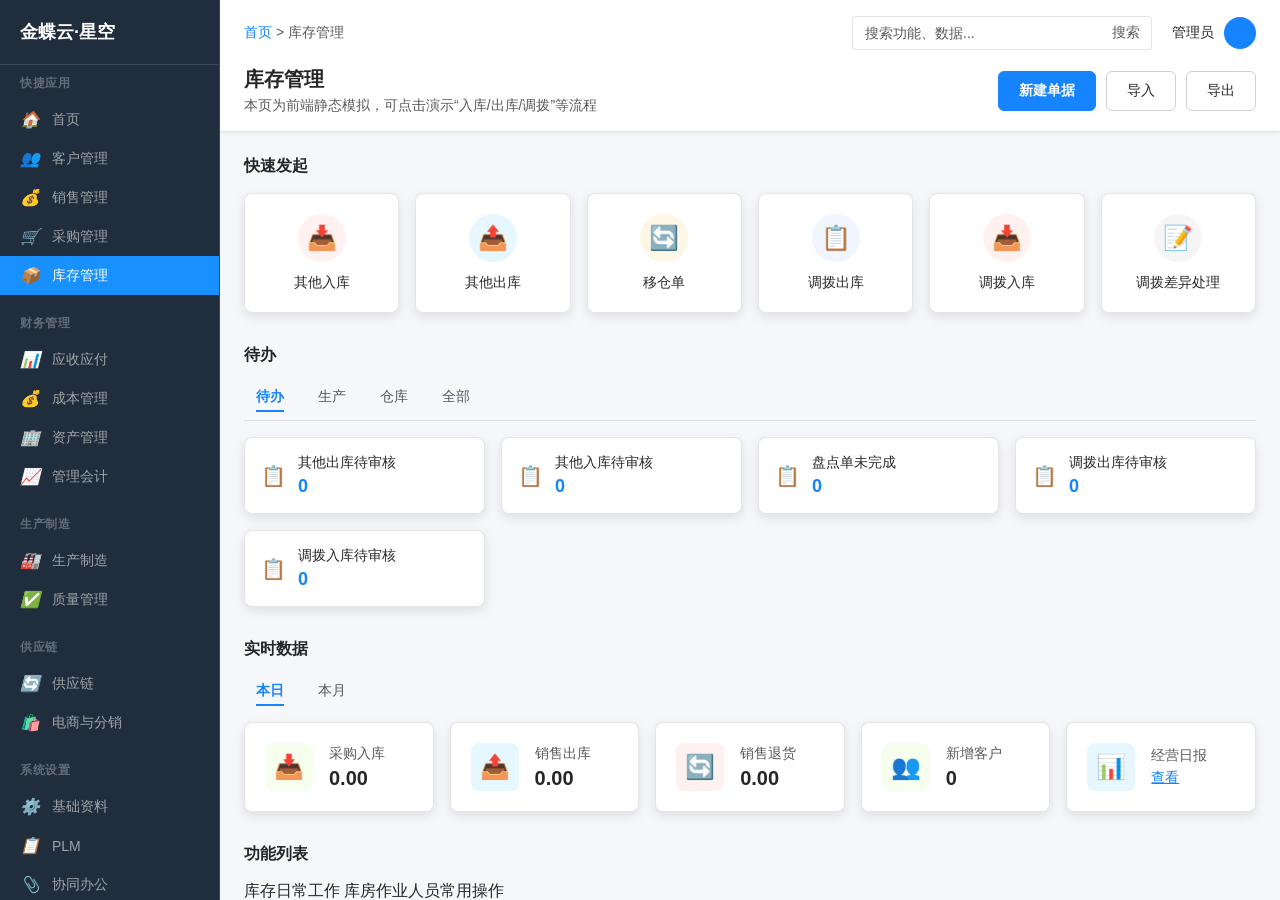
==== index.html @ b32c1e8a "feat: 添加金蝶云星空模拟操作台静态页面和样式 添加静态HTML页面、CSS样式文件和README说明文档，实现企业管理系统模拟操作台界面" ====
<!doctype html>
<html lang="zh-CN">
  <head>
    <meta charset="utf-8" />
    <meta name="viewport" content="width=device-width, initial-scale=1" />
    <title>金蝶云·星空 - 企业管理系统</title>
    <link rel="stylesheet" href="./kingdee-mock.css" />
    <script src="./kingdee-mock.js" defer></script>
  </head>
  <body>
    <div class="layout">
      <aside class="sidebar">
        <div class="sidebar-header">
          <div class="logo">
            <strong>金蝶云·星空</strong>
          </div>
        </div>
        <div class="sidebar-menu">
          <div class="menu-section">
            <div class="section-title">快捷应用</div>
            <div class="side-item" data-module="dashboard">
              <i class="icon">🏠</i>
              <span>首页</span>
            </div>
            <div class="side-item" data-module="customer">
              <i class="icon">👥</i>
              <span>客户管理</span>
            </div>
            <div class="side-item" data-module="sales">
              <i class="icon">💰</i>
              <span>销售管理</span>
            </div>
            <div class="side-item" data-module="procurement">
              <i class="icon">🛒</i>
              <span>采购管理</span>
            </div>
            <div class="side-item" data-module="inventory">
              <i class="icon">📦</i>
              <span>库存管理</span>
            </div>
          </div>
          <div class="menu-section">
            <div class="section-title">财务管理</div>
            <div class="side-item" data-module="finance">
              <i class="icon">📊</i>
              <span>应收应付</span>
            </div>
            <div class="side-item" data-module="cost">
              <i class="icon">💰</i>
              <span>成本管理</span>
            </div>
            <div class="side-item" data-module="asset">
              <i class="icon">🏢</i>
              <span>资产管理</span>
            </div>
            <div class="side-item" data-module="mgmt">
              <i class="icon">📈</i>
              <span>管理会计</span>
            </div>
          </div>
          <div class="menu-section">
            <div class="section-title">生产制造</div>
            <div class="side-item" data-module="manufacturing">
              <i class="icon">🏭</i>
              <span>生产制造</span>
            </div>
            <div class="side-item" data-module="quality">
              <i class="icon">✅</i>
              <span>质量管理</span>
            </div>
          </div>
          <div class="menu-section">
            <div class="section-title">供应链</div>
            <div class="side-item" data-module="supply">
              <i class="icon">🔄</i>
              <span>供应链</span>
            </div>
            <div class="side-item" data-module="ecommerce">
              <i class="icon">🛍️</i>
              <span>电商与分销</span>
            </div>
          </div>
          <div class="menu-section">
            <div class="section-title">系统设置</div>
            <div class="side-item" data-module="masterdata">
              <i class="icon">⚙️</i>
              <span>基础资料</span>
            </div>
            <div class="side-item" data-module="plm">
              <i class="icon">📋</i>
              <span>PLM</span>
            </div>
            <div class="side-item" data-module="oa">
              <i class="icon">📎</i>
              <span>协同办公</span>
            </div>
            <div class="side-item" data-module="system">
              <i class="icon">🔧</i>
              <span>系统设置</span>
            </div>
          </div>
        </div>
      </aside>

      <main class="content">
        <header class="content-header">
          <div class="header-top">
            <div class="header-left">
              <div class="breadcrumb">
                <a href="javascript:void(0)">首页</a> &gt; <span id="breadcrumbModule">库存管理</span>
              </div>
            </div>
            <div class="header-right">
              <div class="search-box">
                <input id="searchInput" type="text" placeholder="搜索功能、数据..." />
                <span>搜索</span>
                <div id="searchDropdown" class="search-dropdown hidden"></div>
              </div>
              <div class="user-info">
                <span>管理员</span>
                <div class="avatar"></div>
              </div>
            </div>
          </div>
          <div class="header-bottom">
            <div class="page-title">
              <h1>库存管理</h1>
              <p>本页为前端静态模拟，可点击演示“入库/出库/调拨”等流程</p>
            </div>
            <div class="page-actions">
              <button class="btn primary">新建单据</button>
              <button class="btn">导入</button>
              <button class="btn">导出</button>
            </div>
          </div>
        </header>

        <div class="dashboard-content">
          <!-- 快速发起 -->
          <div class="section">
            <h2 class="section-title">快速发起</h2>
            <div class="quick-actions">
              <div class="quick-action-card">
                <div class="icon pink">📥</div>
                <div class="title">其他入库</div>
              </div>
              <div class="quick-action-card">
                <div class="icon blue">📤</div>
                <div class="title">其他出库</div>
              </div>
              <div class="quick-action-card">
                <div class="icon orange">🔄</div>
                <div class="title">移仓单</div>
              </div>
              <div class="quick-action-card">
                <div class="icon blue-dark">📋</div>
                <div class="title">调拨出库</div>
              </div>
              <div class="quick-action-card">
                <div class="icon pink">📥</div>
                <div class="title">调拨入库</div>
              </div>
              <div class="quick-action-card">
                <div class="icon gray">📝</div>
                <div class="title">调拨差异处理</div>
              </div>
            </div>
          </div>

          <!-- 待办事项 -->
          <div class="section">
            <h2 class="section-title">待办</h2>
            <div class="todo-tabs">
              <button class="tab-btn active">待办</button>
              <button class="tab-btn">生产</button>
              <button class="tab-btn">仓库</button>
              <button class="tab-btn">全部</button>
            </div>
            <div class="todo-cards">
              <div class="todo-card">
                <div class="todo-icon">📋</div>
                <div class="todo-content">
                  <div class="todo-title">其他出库待审核</div>
                  <div class="todo-count">0</div>
                </div>
              </div>
              <div class="todo-card">
                <div class="todo-icon">📋</div>
                <div class="todo-content">
                  <div class="todo-title">其他入库待审核</div>
                  <div class="todo-count">0</div>
                </div>
              </div>
              <div class="todo-card">
                <div class="todo-icon">📋</div>
                <div class="todo-content">
                  <div class="todo-title">盘点单未完成</div>
                  <div class="todo-count">0</div>
                </div>
              </div>
              <div class="todo-card">
                <div class="todo-icon">📋</div>
                <div class="todo-content">
                  <div class="todo-title">调拨出库待审核</div>
                  <div class="todo-count">0</div>
                </div>
              </div>
              <div class="todo-card">
                <div class="todo-icon">📋</div>
                <div class="todo-content">
                  <div class="todo-title">调拨入库待审核</div>
                  <div class="todo-count">0</div>
                </div>
              </div>
            </div>
          </div>

          <!-- 实时数据 -->
          <div class="section">
            <h2 class="section-title">实时数据</h2>
            <div class="data-tabs">
              <button class="tab-btn active">本日</button>
              <button class="tab-btn">本月</button>
            </div>
            <div class="data-cards">
              <div class="data-card">
                <div class="data-icon green">📥</div>
                <div class="data-content">
                  <div class="data-label">采购入库</div>
                  <div class="data-value">0.00</div>
                </div>
              </div>
              <div class="data-card">
                <div class="data-icon blue">📤</div>
                <div class="data-content">
                  <div class="data-label">销售出库</div>
                  <div class="data-value">0.00</div>
                </div>
              </div>
              <div class="data-card">
                <div class="data-icon red">🔄</div>
                <div class="data-content">
                  <div class="data-label">销售退货</div>
                  <div class="data-value">0.00</div>
                </div>
              </div>
              <div class="data-card">
                <div class="data-icon green">👥</div>
                <div class="data-content">
                  <div class="data-label">新增客户</div>
                  <div class="data-value">0</div>
                </div>
              </div>
              <div class="data-card">
                <div class="data-icon blue">📊</div>
                <div class="data-content">
                  <div class="data-label">经营日报</div>
                  <div class="data-action">查看</div>
                </div>
              </div>
            </div>
          </div>

          <!-- 功能卡片区域 -->
          <div class="section">
            <h2 class="section-title">功能列表</h2>
            <div id="tilesArea" aria-label="tiles area"></div>
          </div>

          <!-- 操作日志 -->
          <div class="section">
            <h2 class="section-title">操作日志</h2>
            <div class="ops">
              <div class="ops-head">
                <div>
                  <div class="ops-sub">点击功能卡片后，提交表单将生成模拟执行记录</div>
                </div>
                <div class="ops-actions">
                  <button id="btnCopyLog" class="small-btn">复制</button>
                  <button id="btnExportLog" class="small-btn">导出</button>
                  <button id="btnClearLog" class="small-btn danger">清空</button>
                </div>
              </div>
              <div id="opsLog" class="ops-log" role="log" aria-live="polite"></div>
            </div>
          </div>
        </div>
      </main>
    </div>

    <!-- modal -->
    <div id="modalOverlay" class="modal-overlay hidden" aria-hidden="true">
      <div class="modal" role="dialog" aria-modal="true" aria-labelledby="modalTitle">
        <div class="modal-head">
          <div class="modal-head-left">
            <div id="modalTitle" class="modal-title">功能名称</div>
            <div id="modalSub" class="modal-sub">这里是模拟表单</div>
          </div>
          <button id="btnModalClose" class="icon-btn" title="关闭">×</button>
        </div>

        <div class="modal-body">
          <div class="form-row">
            <label class="form-label" for="opMode">操作方式</label>
            <select id="opMode" class="form-control"></select>
          </div>

          <div id="formFields" class="form-fields"></div>
        </div>

        <div class="modal-foot">
          <button id="btnCancel" class="btn">取消</button>
          <button id="btnExecute" class="btn primary">执行（模拟）</button>
        </div>
      </div>
    </div>
  </body>
</html>
---- kingdee-mock.css ----
:root {
  --blue: #1683ff;
  --blue-dark: #0f6ad1;
  --bg0: #f5f7fa;
  --bg1: #e4e7ed;
  --sidebar-bg: #1f2d3d;
  --sidebar-text: #a0a4a8;
  --sidebar-text-active: #ffffff;
  --sidebar-bg-active: #1890ff;
  --glass: rgba(255, 255, 255, 0.95);
  --glass-2: rgba(255, 255, 255, 0.98);
  --glass-border: rgba(0, 0, 0, 0.10);
  --text: rgba(0, 0, 0, 0.85);
  --muted: rgba(0, 0, 0, 0.65);
  --muted2: rgba(0, 0, 0, 0.50);
  --shadow: 0 4px 12px rgba(0, 0, 0, 0.10);
  --border: rgba(0, 0, 0, 0.10);
  --pink: #ff4d4f;
  --orange: #fa8c16;
  --green: #52c41a;
  --red: #f5222d;
  --gray: #8c8c8c;
}

* {
  box-sizing: border-box;
  margin: 0;
  padding: 0;
}

body {
  font-family: -apple-system, BlinkMacSystemFont, "Segoe UI", Roboto, "PingFang SC", "Microsoft YaHei",
    "Helvetica Neue", Arial, sans-serif;
  background: var(--bg0);
  color: var(--text);
  overflow-x: hidden;
}

.layout {
  display: flex;
  height: 100vh;
  overflow: hidden;
}

.sidebar {
  width: 220px;
  background: var(--sidebar-bg);
  color: var(--sidebar-text);
  display: flex;
  flex-direction: column;
  border-right: 1px solid #3c4858;
}

.sidebar-header {
  padding: 20px;
  border-bottom: 1px solid #3c4858;
}

.sidebar-header .logo {
  font-size: 18px;
  font-weight: 600;
  color: #ffffff;
}

.sidebar-menu {
  flex: 1;
  overflow-y: auto;
  padding: 10px 0;
}

.menu-section {
  margin-bottom: 20px;
}

.section-title {
  padding: 0 20px 8px;
  font-size: 12px;
  font-weight: 600;
  color: #646c78;
  text-transform: uppercase;
  letter-spacing: 0.5px;
}

.side-item {
  padding: 10px 20px;
  font-size: 14px;
  cursor: pointer;
  display: flex;
  align-items: center;
  transition: all 0.2s;
  position: relative;
  color: var(--sidebar-text);
}

.side-item .icon {
  margin-right: 12px;
  font-size: 16px;
  width: 20px;
  text-align: center;
}

.side-item span {
  flex: 1;
}

.side-item:hover {
  background: rgba(255, 255, 255, 0.05);
  color: var(--sidebar-text-active);
}

.side-item.active {
  background: var(--sidebar-bg-active);
  color: var(--sidebar-text-active);
}

.content {
  flex: 1;
  display: flex;
  flex-direction: column;
  overflow: hidden;
  background: var(--bg0);
}

.content-header {
  background: white;
  border-bottom: 1px solid var(--bg1);
  padding: 16px 24px;
  box-shadow: 0 2px 4px rgba(0, 0, 0, 0.05);
}

.header-top {
  display: flex;
  justify-content: space-between;
  align-items: center;
  margin-bottom: 16px;
}

.breadcrumb {
  font-size: 14px;
  color: var(--muted);
}

.breadcrumb a {
  color: var(--blue);
  text-decoration: none;
}

.breadcrumb a:hover {
  text-decoration: underline;
}

.header-right {
  display: flex;
  align-items: center;
  gap: 20px;
}

.search-box {
  position: relative;
  width: 300px;
}

.search-box input {
  width: 100%;
  padding: 8px 34px 8px 12px;
  border-radius: 4px;
  border: 1px solid var(--border);
  outline: none;
  font-size: 14px;
  background: white;
  color: var(--text);
  transition: border-color 0.2s;
}

.search-box input:focus {
  border-color: var(--blue);
  box-shadow: 0 0 0 2px rgba(22, 131, 255, 0.2);
}

.search-box input::placeholder {
  color: var(--muted);
}

.search-box span {
  position: absolute;
  right: 12px;
  top: 50%;
  transform: translateY(-50%);
  font-size: 14px;
  color: var(--muted);
  pointer-events: none;
}

.search-dropdown {
  position: absolute;
  top: 100%;
  left: 0;
  right: 0;
  background: white;
  border: 1px solid var(--border);
  border-top: none;
  border-radius: 0 0 4px 4px;
  box-shadow: 0 2px 8px rgba(0, 0, 0, 0.15);
  z-index: 1000;
  max-height: 300px;
  overflow-y: auto;
}

.search-dropdown.hidden {
  display: none;
}

.search-dropdown-item {
  padding: 8px 12px;
  cursor: pointer;
  font-size: 14px;
  display: flex;
  justify-content: space-between;
  align-items: center;
}

.search-dropdown-item:hover {
  background: #f0f7ff;
}

.search-dropdown-item .module {
  font-size: 12px;
  color: var(--muted);
}

.user-info {
  display: flex;
  align-items: center;
  gap: 10px;
  font-size: 14px;
  color: var(--text);
}

.avatar {
  width: 32px;
  height: 32px;
  border-radius: 50%;
  background: var(--blue);
  display: flex;
  align-items: center;
  justify-content: center;
  color: white;
  font-weight: 600;
}

.header-bottom {
  display: flex;
  justify-content: space-between;
  align-items: center;
}

.page-title h1 {
  font-size: 20px;
  font-weight: 600;
  color: var(--text);
  margin-bottom: 4px;
}

.page-title p {
  font-size: 14px;
  color: var(--muted);
}

.page-actions {
  display: flex;
  gap: 10px;
}

.dashboard-content {
  flex: 1;
  overflow-y: auto;
  padding: 24px;
}

.section {
  margin-bottom: 32px;
}

.section .section-title {
  font-size: 16px;
  font-weight: 600;
  color: var(--text);
  margin-bottom: 16px;
  display: flex;
  align-items: center;
  padding: 0;
  text-transform: none;
  letter-spacing: 0;
}

.quick-actions {
  display: grid;
  grid-template-columns: repeat(auto-fill, minmax(140px, 1fr));
  gap: 16px;
}

.quick-action-card {
  background: white;
  border-radius: 8px;
  padding: 20px;
  text-align: center;
  box-shadow: var(--shadow);
  cursor: pointer;
  transition: all 0.2s;
  border: 1px solid var(--border);
}

.quick-action-card:hover {
  transform: translateY(-2px);
  box-shadow: 0 4px 16px rgba(0, 0, 0, 0.1);
}

.quick-action-card .icon {
  font-size: 24px;
  margin-bottom: 12px;
  display: inline-block;
  width: 48px;
  height: 48px;
  line-height: 48px;
  border-radius: 50%;
  text-align: center;
}

.quick-action-card .icon.pink {
  background: #fff1f0;
  color: var(--pink);
}

.quick-action-card .icon.blue {
  background: #e6f7ff;
  color: var(--blue);
}

.quick-action-card .icon.orange {
  background: #fff7e6;
  color: var(--orange);
}

.quick-action-card .icon.blue-dark {
  background: #f0f5ff;
  color: var(--blue-dark);
}

.quick-action-card .icon.gray {
  background: #f5f5f5;
  color: var(--gray);
}

.quick-action-card .title {
  font-size: 14px;
  color: var(--text);
  font-weight: 500;
}

.todo-tabs {
  display: flex;
  gap: 10px;
  margin-bottom: 16px;
  border-bottom: 1px solid var(--border);
  padding-bottom: 8px;
}

.tab-btn {
  padding: 6px 12px;
  border: none;
  background: none;
  font-size: 14px;
  color: var(--muted);
  cursor: pointer;
  border-radius: 4px;
  transition: all 0.2s;
  position: relative;
  overflow: hidden;
}

.tab-btn:hover {
  color: var(--blue);
  background: #f0f7ff;
}

.tab-btn.active {
  color: var(--blue);
  font-weight: 600;
  background: none;
}

.tab-btn.active::after {
  content: '';
  position: absolute;
  bottom: 0;
  left: 12px;
  right: 12px;
  height: 2px;
  background: var(--blue);
  transition: all 0.3s;
}

.todo-cards {
  display: grid;
  grid-template-columns: repeat(auto-fill, minmax(200px, 1fr));
  gap: 16px;
}

.todo-card {
  background: white;
  border-radius: 8px;
  padding: 16px;
  box-shadow: var(--shadow);
  border: 1px solid var(--border);
  display: flex;
  align-items: center;
  gap: 12px;
  cursor: pointer;
  transition: all 0.2s;
}

.todo-card:hover {
  transform: translateY(-2px);
  box-shadow: 0 4px 16px rgba(0, 0, 0, 0.1);
}

.todo-card:active {
  transform: translateY(0);
  box-shadow: 0 2px 8px rgba(0, 0, 0, 0.1);
}

.todo-icon {
  font-size: 20px;
  color: var(--blue);
}

.todo-content {
  flex: 1;
}

.todo-title {
  font-size: 14px;
  color: var(--text);
  margin-bottom: 4px;
}

.todo-count {
  font-size: 18px;
  font-weight: 600;
  color: var(--blue);
}

.data-tabs {
  display: flex;
  gap: 10px;
  margin-bottom: 16px;
}

.data-cards {
  display: grid;
  grid-template-columns: repeat(auto-fill, minmax(180px, 1fr));
  gap: 16px;
}

.data-card {
  background: white;
  border-radius: 8px;
  padding: 20px;
  box-shadow: var(--shadow);
  border: 1px solid var(--border);
  display: flex;
  align-items: center;
  gap: 16px;
  cursor: pointer;
  transition: all 0.2s;
}

.data-card:hover {
  transform: translateY(-2px);
  box-shadow: 0 4px 16px rgba(0, 0, 0, 0.1);
}

.data-card:active {
  transform: translateY(0);
  box-shadow: 0 2px 8px rgba(0, 0, 0, 0.1);
}

.data-icon {
  font-size: 24px;
  width: 48px;
  height: 48px;
  line-height: 48px;
  border-radius: 8px;
  text-align: center;
}

.data-icon.green {
  background: #f6ffed;
  color: var(--green);
}

.data-icon.blue {
  background: #e6f7ff;
  color: var(--blue);
}

.data-icon.red {
  background: #fff1f0;
  color: var(--red);
}

.data-content {
  flex: 1;
}

.data-label {
  font-size: 14px;
  color: var(--muted);
  margin-bottom: 4px;
}

.data-value {
  font-size: 20px;
  font-weight: 600;
  color: var(--text);
}

.data-action {
  font-size: 14px;
  color: var(--blue);
  cursor: pointer;
  text-decoration: underline;
}

.tile-grid {
  display: grid;
  grid-template-columns: repeat(auto-fill, minmax(180px, 1fr));
  gap: 16px;
}

.tile {
  background: white;
  border-radius: 8px;
  border: 1px solid var(--border);
  padding: 16px;
  font-size: 14px;
  cursor: pointer;
  display: flex;
  align-items: center;
  justify-content: space-between;
  transition: all 0.2s;
  box-shadow: 0 1px 3px rgba(0, 0, 0, 0.05);
}

.tile:hover {
  background: #f0f7ff;
  box-shadow: 0 2px 8px rgba(22, 131, 255, 0.2);
  transform: translateY(-1px);
  border-color: var(--blue);
}

.tile .star {
  font-size: 14px;
  color: #f6ad55;
}

.ops {
  margin-top: 16px;
  border: 1px solid var(--border);
  border-radius: 8px;
  overflow: hidden;
  background: white;
  box-shadow: var(--shadow);
}

.ops-head {
  padding: 16px;
  display: flex;
  justify-content: space-between;
  align-items: flex-start;
  gap: 10px;
  border-bottom: 1px solid var(--border);
  background: #f9f9f9;
}

.ops-sub {
  font-size: 14px;
  color: var(--muted);
}

.ops-actions {
  display: flex;
  gap: 8px;
  align-items: center;
}

.small-btn {
  background: white;
  border: 1px solid #d0d0d0;
  border-radius: 6px;
  padding: 8px 12px;
  font-size: 14px;
  cursor: pointer;
  color: var(--text);
  transition: all 0.2s;
}

.small-btn:hover {
  background: #f0f7ff;
  border-color: var(--blue);
  color: var(--blue);
}

.small-btn.danger {
  background: #fff1f0;
  border-color: #ffccc7;
  color: #cf1322;
}

.small-btn.danger:hover {
  background: #fff1f0;
  border-color: #ff4d4f;
  color: #ff4d4f;
}

.ops-log {
  height: 220px;
  overflow: auto;
  padding: 16px;
  font-family: ui-monospace, SFMono-Regular, Menlo, Monaco, Consolas, "Liberation Mono", "Courier New",
    monospace;
  font-size: 12px;
  line-height: 1.6;
  background: #f9f9f9;
}

.log-line-ok {
  color: #52c41a;
  background: #f6ffed;
  border: 1px solid #b7eb8f;
}
.log-line-info {
  color: #1890ff;
  background: #e6f7ff;
  border: 1px solid #91d5ff;
}
.log-line-warn {
  color: #faad14;
  background: #fffbe6;
  border: 1px solid #ffe58f;
}
.log-line-fail {
  color: #f5222d;
  background: #fff1f0;
  border: 1px solid #ffccc7;
}

.ops-log > div {
  padding: 4px 8px;
  border-radius: 4px;
  margin: 4px 0;
  border: 1px solid transparent;
}

.modal-overlay {
  position: fixed;
  inset: 0;
  background: rgba(0, 0, 0, 0.5);
  display: flex;
  align-items: center;
  justify-content: center;
  z-index: 999;
}

.modal-overlay.hidden {
  display: none;
}

.modal {
  width: min(720px, calc(100vw - 28px));
  background: white;
  border-radius: 8px;
  box-shadow: 0 10px 30px rgba(0, 0, 0, 0.2);
  overflow: hidden;
  border: 1px solid #e0e0e0;
  color: var(--text);
}

.modal-head {
  padding: 16px 20px;
  display: flex;
  align-items: flex-start;
  justify-content: space-between;
  gap: 12px;
  border-bottom: 1px solid #e0e0e0;
  background: linear-gradient(180deg, #1683ff, #0f6ad1);
  color: white;
}

.modal-head-left {
  min-width: 0;
}

.modal-title {
  font-size: 18px;
  font-weight: 600;
  margin-bottom: 4px;
}

.modal-sub {
  font-size: 14px;
  color: rgba(255, 255, 255, 0.85);
  line-height: 1.4;
}

.icon-btn {
  background: transparent;
  border: 1px solid rgba(255, 255, 255, 0.35);
  width: 32px;
  height: 32px;
  border-radius: 4px;
  cursor: pointer;
  font-size: 18px;
  line-height: 28px;
  color: rgba(255, 255, 255, 0.98);
  display: flex;
  align-items: center;
  justify-content: center;
}

.icon-btn:hover {
  background: rgba(255, 255, 255, 0.12);
}

.modal-body {
  padding: 20px;
  background: white;
}

.form-row {
  display: grid;
  grid-template-columns: 120px 1fr;
  align-items: center;
  gap: 12px;
  margin-bottom: 16px;
}

.form-label {
  font-size: 14px;
  color: var(--text);
  font-weight: 600;
}

.form-control {
  width: 100%;
  border-radius: 6px;
  border: 1px solid #d0d0d0;
  padding: 10px 12px;
  font-size: 14px;
  outline: none;
  background: white;
  color: var(--text);
  transition: border-color 0.2s;
}

.form-control:focus {
  border-color: var(--blue);
  box-shadow: 0 0 0 2px rgba(22, 131, 255, 0.2);
}

.form-fields {
  border-top: 1px dashed #e0e0e0;
  padding-top: 16px;
}

.grid-fields {
  display: grid;
  grid-template-columns: repeat(2, 1fr);
  gap: 16px;
}

.field {
  display: grid;
  grid-template-columns: 100px 1fr;
  gap: 10px;
  align-items: center;
}

.field label {
  font-size: 12px;
  color: var(--muted);
  font-weight: 600;
  justify-self: start;
}

.field input,
.field select {
  width: 100%;
  border-radius: 6px;
  border: 1px solid #d0d0d0;
  padding: 10px 12px;
  font-size: 14px;
  outline: none;
  transition: border-color 0.2s;
}

.field input:focus,
.field select:focus {
  border-color: var(--blue);
  box-shadow: 0 0 0 2px rgba(22, 131, 255, 0.2);
}

.modal-foot {
  padding: 16px 20px;
  display: flex;
  justify-content: flex-end;
  gap: 12px;
  border-top: 1px solid #e0e0e0;
  background: #f9f9f9;
}

.btn {
  background: white;
  border: 1px solid #d0d0d0;
  border-radius: 6px;
  padding: 10px 20px;
  font-size: 14px;
  cursor: pointer;
  color: var(--text);
  transition: all 0.2s;
}

.btn:hover {
  background: #f5f5f5;
  border-color: #b0b0b0;
}

.btn.primary {
  background: var(--blue);
  border-color: var(--blue);
  color: white;
  font-weight: 600;
}

.btn.primary:hover {
  background: var(--blue-dark);
  border-color: var(--blue-dark);
}

/* Document-style form (single bill) */
.doc-shell {
  border-radius: 8px;
  border: 1px solid #e0e0e0;
  background: white;
  padding: 16px;
  box-shadow: 0 1px 3px rgba(0, 0, 0, 0.05);
}

.doc-topline {
  display: flex;
  justify-content: space-between;
  gap: 12px;
  align-items: center;
  margin-bottom: 16px;
}

.doc-status {
  display: inline-flex;
  align-items: center;
  gap: 8px;
  padding: 8px 12px;
  border-radius: 999px;
  border: 1px solid #e0e0e0;
  background: #f9f9f9;
  color: var(--text);
  font-size: 14px;
  white-space: nowrap;
}

.doc-status .s-dot {
  width: 10px;
  height: 10px;
  border-radius: 999px;
  background: #52c41a;
  box-shadow: 0 0 0 4px rgba(82, 196, 26, 0.2);
}

.doc-grid {
  display: grid;
  grid-template-columns: repeat(2, 1fr);
  gap: 16px;
  margin-bottom: 16px;
}

.doc-item {
  border: 1px solid #e0e0e0;
  background: #f9f9f9;
  border-radius: 8px;
  padding: 12px;
}
.doc-item .k {
  font-size: 12px;
  color: var(--muted);
  margin-bottom: 8px;
}
.doc-item .v {
  font-size: 14px;
  font-weight: 600;
  color: var(--text);
  overflow: hidden;
  text-overflow: ellipsis;
  white-space: nowrap;
}

.lines-title {
  font-size: 14px;
  font-weight: 600;
  margin: 12px 0 12px;
  color: var(--text);
}

.lines-table {
  width: 100%;
  border-collapse: collapse;
  overflow: hidden;
  border-radius: 8px;
  border: 1px solid #e0e0e0;
  background: white;
  box-shadow: 0 1px 3px rgba(0, 0, 0, 0.05);
}

.lines-table thead th {
  text-align: left;
  padding: 12px 16px;
  font-size: 14px;
  color: var(--muted);
  border-bottom: 1px solid #e0e0e0;
  background: #f9f9f9;
}

.lines-table tbody td {
  padding: 12px 16px;
  border-bottom: 1px solid #f0f0f0;
  vertical-align: middle;
  color: var(--text);
}

.lines-table tbody tr:last-child td {
  border-bottom: none;
}

.line-input {
  width: 100%;
  border-radius: 6px;
  border: 1px solid #d0d0d0;
  background: white;
  padding: 8px 12px;
  font-size: 14px;
  color: var(--text);
  outline: none;
  transition: border-color 0.2s;
}

.line-input:focus {
  border-color: var(--blue);
  box-shadow: 0 0 0 2px rgba(22, 131, 255, 0.2);
}

.lines-foot {
  display: flex;
  justify-content: flex-end;
  gap: 16px;
  margin-top: 16px;
  color: var(--muted);
  font-size: 14px;
}

.lines-foot .total-pill {
  padding: 8px 12px;
  border-radius: 999px;
  border: 1px solid #e0e0e0;
  background: #f9f9f9;
  white-space: nowrap;
  color: var(--text);
  font-weight: 500;
}

@media (max-width: 768px) {
  .sidebar {
    width: 64px;
  }
  
  .sidebar-header .logo {
    font-size: 14px;
    text-align: center;
  }
  
  .side-item span {
    display: none;
  }
  
  .side-item .icon {
    margin-right: 0;
  }
  
  .section-title {
    display: none;
  }
  
  .header-top {
    flex-direction: column;
    align-items: flex-start;
    gap: 12px;
  }
  
  .header-right {
    width: 100%;
    justify-content: space-between;
  }
  
  .search-box {
    width: 200px;
  }
  
  .header-bottom {
    flex-direction: column;
    align-items: flex-start;
    gap: 12px;
  }
  
  .page-actions {
    width: 100%;
    justify-content: space-between;
  }
  
  .quick-actions {
    grid-template-columns: repeat(auto-fill, minmax(120px, 1fr));
  }
  
  .todo-cards {
    grid-template-columns: repeat(auto-fill, minmax(180px, 1fr));
  }
  
  .data-cards {
    grid-template-columns: repeat(auto-fill, minmax(160px, 1fr));
  }
  
  .tile-grid {
    grid-template-columns: repeat(auto-fill, minmax(160px, 1fr));
  }
  
  .doc-grid {
    grid-template-columns: 1fr;
  }
  
  .grid-fields {
    grid-template-columns: 1fr;
  }
  
  .form-row {
    grid-template-columns: 100px 1fr;
  }
  
  .field {
    grid-template-columns: 90px 1fr;
  }
}

/* 关闭毛玻璃/模糊（性能优先） */
body::before,
body::after {
  display: none !important;
}

* {
  backdrop-filter: none !important;
  -webkit-backdrop-filter: none !important;
}
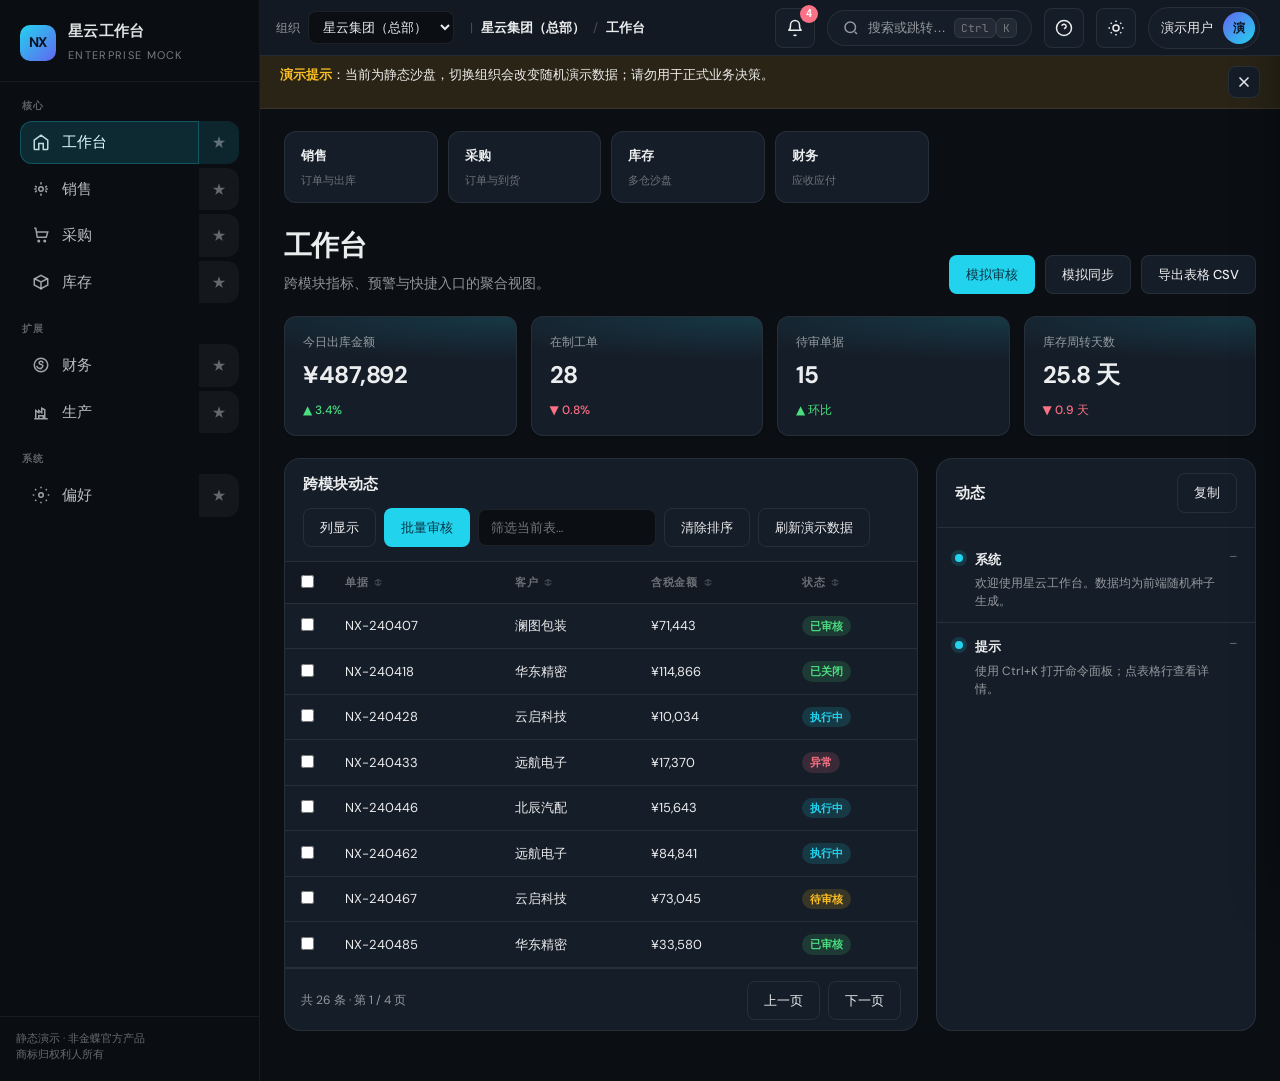
==== commit 4b141e44: "feat: 更新项目名称和描述，重构页面结构与样式 将项目名称更改为“星云工作台”，更新页面描述以反映项目的静态演示特性。重构HTML和CSS，优化布局和样式，增强响应式设计，添加主题支持和新的图标样" ====
--- a/index.html
+++ b/index.html
@@ -3,317 +3,21 @@
   <head>
     <meta charset="utf-8" />
     <meta name="viewport" content="width=device-width, initial-scale=1" />
-    <title>金蝶云·星空 - 企业管理系统</title>
+    <meta name="description" content="企业管理前端模拟工作台 — 纯静态演示，非官方产品" />
+    <title>星云工作台 · 企业管理模拟</title>
+    <link rel="preconnect" href="https://fonts.googleapis.com" />
+    <link rel="preconnect" href="https://fonts.gstatic.com" crossorigin />
+    <link
+      href="https://fonts.googleapis.com/css2?family=DM+Sans:ital,opsz,wght@0,9..40,400;0,9..40,500;0,9..40,600;0,9..40,700;1,9..40,400&family=JetBrains+Mono:wght@400;500&display=swap"
+      rel="stylesheet"
+    />
     <link rel="stylesheet" href="./kingdee-mock.css" />
     <script src="./kingdee-mock.js" defer></script>
   </head>
   <body>
-    <div class="layout">
-      <aside class="sidebar">
-        <div class="sidebar-header">
-          <div class="logo">
-            <strong>金蝶云·星空</strong>
-          </div>
-        </div>
-        <div class="sidebar-menu">
-          <div class="menu-section">
-            <div class="section-title">快捷应用</div>
-            <div class="side-item" data-module="dashboard">
-              <i class="icon">🏠</i>
-              <span>首页</span>
-            </div>
-            <div class="side-item" data-module="customer">
-              <i class="icon">👥</i>
-              <span>客户管理</span>
-            </div>
-            <div class="side-item" data-module="sales">
-              <i class="icon">💰</i>
-              <span>销售管理</span>
-            </div>
-            <div class="side-item" data-module="procurement">
-              <i class="icon">🛒</i>
-              <span>采购管理</span>
-            </div>
-            <div class="side-item" data-module="inventory">
-              <i class="icon">📦</i>
-              <span>库存管理</span>
-            </div>
-          </div>
-          <div class="menu-section">
-            <div class="section-title">财务管理</div>
-            <div class="side-item" data-module="finance">
-              <i class="icon">📊</i>
-              <span>应收应付</span>
-            </div>
-            <div class="side-item" data-module="cost">
-              <i class="icon">💰</i>
-              <span>成本管理</span>
-            </div>
-            <div class="side-item" data-module="asset">
-              <i class="icon">🏢</i>
-              <span>资产管理</span>
-            </div>
-            <div class="side-item" data-module="mgmt">
-              <i class="icon">📈</i>
-              <span>管理会计</span>
-            </div>
-          </div>
-          <div class="menu-section">
-            <div class="section-title">生产制造</div>
-            <div class="side-item" data-module="manufacturing">
-              <i class="icon">🏭</i>
-              <span>生产制造</span>
-            </div>
-            <div class="side-item" data-module="quality">
-              <i class="icon">✅</i>
-              <span>质量管理</span>
-            </div>
-          </div>
-          <div class="menu-section">
-            <div class="section-title">供应链</div>
-            <div class="side-item" data-module="supply">
-              <i class="icon">🔄</i>
-              <span>供应链</span>
-            </div>
-            <div class="side-item" data-module="ecommerce">
-              <i class="icon">🛍️</i>
-              <span>电商与分销</span>
-            </div>
-          </div>
-          <div class="menu-section">
-            <div class="section-title">系统设置</div>
-            <div class="side-item" data-module="masterdata">
-              <i class="icon">⚙️</i>
-              <span>基础资料</span>
-            </div>
-            <div class="side-item" data-module="plm">
-              <i class="icon">📋</i>
-              <span>PLM</span>
-            </div>
-            <div class="side-item" data-module="oa">
-              <i class="icon">📎</i>
-              <span>协同办公</span>
-            </div>
-            <div class="side-item" data-module="system">
-              <i class="icon">🔧</i>
-              <span>系统设置</span>
-            </div>
-          </div>
-        </div>
-      </aside>
-
-      <main class="content">
-        <header class="content-header">
-          <div class="header-top">
-            <div class="header-left">
-              <div class="breadcrumb">
-                <a href="javascript:void(0)">首页</a> &gt; <span id="breadcrumbModule">库存管理</span>
-              </div>
-            </div>
-            <div class="header-right">
-              <div class="search-box">
-                <input id="searchInput" type="text" placeholder="搜索功能、数据..." />
-                <span>搜索</span>
-                <div id="searchDropdown" class="search-dropdown hidden"></div>
-              </div>
-              <div class="user-info">
-                <span>管理员</span>
-                <div class="avatar"></div>
-              </div>
-            </div>
-          </div>
-          <div class="header-bottom">
-            <div class="page-title">
-              <h1>库存管理</h1>
-              <p>本页为前端静态模拟，可点击演示“入库/出库/调拨”等流程</p>
-            </div>
-            <div class="page-actions">
-              <button class="btn primary">新建单据</button>
-              <button class="btn">导入</button>
-              <button class="btn">导出</button>
-            </div>
-          </div>
-        </header>
-
-        <div class="dashboard-content">
-          <!-- 快速发起 -->
-          <div class="section">
-            <h2 class="section-title">快速发起</h2>
-            <div class="quick-actions">
-              <div class="quick-action-card">
-                <div class="icon pink">📥</div>
-                <div class="title">其他入库</div>
-              </div>
-              <div class="quick-action-card">
-                <div class="icon blue">📤</div>
-                <div class="title">其他出库</div>
-              </div>
-              <div class="quick-action-card">
-                <div class="icon orange">🔄</div>
-                <div class="title">移仓单</div>
-              </div>
-              <div class="quick-action-card">
-                <div class="icon blue-dark">📋</div>
-                <div class="title">调拨出库</div>
-              </div>
-              <div class="quick-action-card">
-                <div class="icon pink">📥</div>
-                <div class="title">调拨入库</div>
-              </div>
-              <div class="quick-action-card">
-                <div class="icon gray">📝</div>
-                <div class="title">调拨差异处理</div>
-              </div>
-            </div>
-          </div>
-
-          <!-- 待办事项 -->
-          <div class="section">
-            <h2 class="section-title">待办</h2>
-            <div class="todo-tabs">
-              <button class="tab-btn active">待办</button>
-              <button class="tab-btn">生产</button>
-              <button class="tab-btn">仓库</button>
-              <button class="tab-btn">全部</button>
-            </div>
-            <div class="todo-cards">
-              <div class="todo-card">
-                <div class="todo-icon">📋</div>
-                <div class="todo-content">
-                  <div class="todo-title">其他出库待审核</div>
-                  <div class="todo-count">0</div>
-                </div>
-              </div>
-              <div class="todo-card">
-                <div class="todo-icon">📋</div>
-                <div class="todo-content">
-                  <div class="todo-title">其他入库待审核</div>
-                  <div class="todo-count">0</div>
-                </div>
-              </div>
-              <div class="todo-card">
-                <div class="todo-icon">📋</div>
-                <div class="todo-content">
-                  <div class="todo-title">盘点单未完成</div>
-                  <div class="todo-count">0</div>
-                </div>
-              </div>
-              <div class="todo-card">
-                <div class="todo-icon">📋</div>
-                <div class="todo-content">
-                  <div class="todo-title">调拨出库待审核</div>
-                  <div class="todo-count">0</div>
-                </div>
-              </div>
-              <div class="todo-card">
-                <div class="todo-icon">📋</div>
-                <div class="todo-content">
-                  <div class="todo-title">调拨入库待审核</div>
-                  <div class="todo-count">0</div>
-                </div>
-              </div>
-            </div>
-          </div>
-
-          <!-- 实时数据 -->
-          <div class="section">
-            <h2 class="section-title">实时数据</h2>
-            <div class="data-tabs">
-              <button class="tab-btn active">本日</button>
-              <button class="tab-btn">本月</button>
-            </div>
-            <div class="data-cards">
-              <div class="data-card">
-                <div class="data-icon green">📥</div>
-                <div class="data-content">
-                  <div class="data-label">采购入库</div>
-                  <div class="data-value">0.00</div>
-                </div>
-              </div>
-              <div class="data-card">
-                <div class="data-icon blue">📤</div>
-                <div class="data-content">
-                  <div class="data-label">销售出库</div>
-                  <div class="data-value">0.00</div>
-                </div>
-              </div>
-              <div class="data-card">
-                <div class="data-icon red">🔄</div>
-                <div class="data-content">
-                  <div class="data-label">销售退货</div>
-                  <div class="data-value">0.00</div>
-                </div>
-              </div>
-              <div class="data-card">
-                <div class="data-icon green">👥</div>
-                <div class="data-content">
-                  <div class="data-label">新增客户</div>
-                  <div class="data-value">0</div>
-                </div>
-              </div>
-              <div class="data-card">
-                <div class="data-icon blue">📊</div>
-                <div class="data-content">
-                  <div class="data-label">经营日报</div>
-                  <div class="data-action">查看</div>
-                </div>
-              </div>
-            </div>
-          </div>
-
-          <!-- 功能卡片区域 -->
-          <div class="section">
-            <h2 class="section-title">功能列表</h2>
-            <div id="tilesArea" aria-label="tiles area"></div>
-          </div>
-
-          <!-- 操作日志 -->
-          <div class="section">
-            <h2 class="section-title">操作日志</h2>
-            <div class="ops">
-              <div class="ops-head">
-                <div>
-                  <div class="ops-sub">点击功能卡片后，提交表单将生成模拟执行记录</div>
-                </div>
-                <div class="ops-actions">
-                  <button id="btnCopyLog" class="small-btn">复制</button>
-                  <button id="btnExportLog" class="small-btn">导出</button>
-                  <button id="btnClearLog" class="small-btn danger">清空</button>
-                </div>
-              </div>
-              <div id="opsLog" class="ops-log" role="log" aria-live="polite"></div>
-            </div>
-          </div>
-        </div>
-      </main>
-    </div>
-
-    <!-- modal -->
-    <div id="modalOverlay" class="modal-overlay hidden" aria-hidden="true">
-      <div class="modal" role="dialog" aria-modal="true" aria-labelledby="modalTitle">
-        <div class="modal-head">
-          <div class="modal-head-left">
-            <div id="modalTitle" class="modal-title">功能名称</div>
-            <div id="modalSub" class="modal-sub">这里是模拟表单</div>
-          </div>
-          <button id="btnModalClose" class="icon-btn" title="关闭">×</button>
-        </div>
-
-        <div class="modal-body">
-          <div class="form-row">
-            <label class="form-label" for="opMode">操作方式</label>
-            <select id="opMode" class="form-control"></select>
-          </div>
-
-          <div id="formFields" class="form-fields"></div>
-        </div>
-
-        <div class="modal-foot">
-          <button id="btnCancel" class="btn">取消</button>
-          <button id="btnExecute" class="btn primary">执行（模拟）</button>
-        </div>
-      </div>
-    </div>
+    <a class="skip-link" href="#view-root">跳到主内容</a>
+    <div id="app" class="app"></div>
+    <div id="overlay-host" class="overlay-host" aria-live="polite"></div>
+    <div id="toast-host" class="toast-host" aria-live="polite" aria-relevant="additions"></div>
   </body>
 </html>
-
--- a/kingdee-mock.css
+++ b/kingdee-mock.css
@@ -1,1078 +1,1443 @@
 :root {
-  --blue: #1683ff;
-  --blue-dark: #0f6ad1;
-  --bg0: #f5f7fa;
-  --bg1: #e4e7ed;
-  --sidebar-bg: #1f2d3d;
-  --sidebar-text: #a0a4a8;
-  --sidebar-text-active: #ffffff;
-  --sidebar-bg-active: #1890ff;
-  --glass: rgba(255, 255, 255, 0.95);
-  --glass-2: rgba(255, 255, 255, 0.98);
-  --glass-border: rgba(0, 0, 0, 0.10);
-  --text: rgba(0, 0, 0, 0.85);
-  --muted: rgba(0, 0, 0, 0.65);
-  --muted2: rgba(0, 0, 0, 0.50);
-  --shadow: 0 4px 12px rgba(0, 0, 0, 0.10);
-  --border: rgba(0, 0, 0, 0.10);
-  --pink: #ff4d4f;
-  --orange: #fa8c16;
-  --green: #52c41a;
-  --red: #f5222d;
-  --gray: #8c8c8c;
-}
-
-* {
+  --font-sans: "DM Sans", "PingFang SC", "Microsoft YaHei", system-ui, sans-serif;
+  --font-mono: "JetBrains Mono", ui-monospace, monospace;
+  --radius-sm: 8px;
+  --radius-md: 12px;
+  --radius-lg: 16px;
+  --shadow-sm: 0 1px 2px rgba(0, 0, 0, 0.35);
+  --shadow-md: 0 8px 24px rgba(0, 0, 0, 0.45);
+  --sidebar-w: 260px;
+  --topbar-h: 56px;
+  --ease: cubic-bezier(0.22, 1, 0.36, 1);
+}
+
+[data-theme="dark"] {
+  --bg-deep: #0b0f14;
+  --bg-elev: #121922;
+  --bg-card: #151d28;
+  --bg-hover: rgba(255, 255, 255, 0.06);
+  --border: rgba(255, 255, 255, 0.08);
+  --text: rgba(255, 255, 255, 0.92);
+  --muted: rgba(255, 255, 255, 0.55);
+  --muted2: rgba(255, 255, 255, 0.38);
+  --accent: #22d3ee;
+  --accent-dim: rgba(34, 211, 238, 0.15);
+  --accent-text: #083344;
+  --danger: #fb7185;
+  --ok: #4ade80;
+  --warn: #fbbf24;
+  --sidebar-bg: #0a0e13;
+  --sidebar-border: rgba(255, 255, 255, 0.06);
+  --glow: 0 0 40px rgba(34, 211, 238, 0.12);
+}
+
+[data-theme="light"] {
+  --bg-deep: #f1f5f9;
+  --bg-elev: #ffffff;
+  --bg-card: #ffffff;
+  --bg-hover: rgba(15, 23, 42, 0.04);
+  --border: rgba(15, 23, 42, 0.1);
+  --text: #0f172a;
+  --muted: rgba(15, 23, 42, 0.58);
+  --muted2: rgba(15, 23, 42, 0.42);
+  --accent: #0891b2;
+  --accent-dim: rgba(8, 145, 178, 0.12);
+  --accent-text: #ffffff;
+  --danger: #e11d48;
+  --ok: #16a34a;
+  --warn: #d97706;
+  --sidebar-bg: #0f172a;
+  --sidebar-border: rgba(255, 255, 255, 0.08);
+  --glow: none;
+}
+
+*,
+*::before,
+*::after {
   box-sizing: border-box;
+}
+
+html {
+  font-size: 15px;
+  -webkit-tap-highlight-color: transparent;
+}
+
+body {
   margin: 0;
-  padding: 0;
-}
-
-body {
-  font-family: -apple-system, BlinkMacSystemFont, "Segoe UI", Roboto, "PingFang SC", "Microsoft YaHei",
-    "Helvetica Neue", Arial, sans-serif;
-  background: var(--bg0);
+  min-height: 100dvh;
+  font-family: var(--font-sans);
+  background: var(--bg-deep);
   color: var(--text);
-  overflow-x: hidden;
-}
-
-.layout {
-  display: flex;
-  height: 100vh;
-  overflow: hidden;
+  line-height: 1.5;
+}
+
+.skip-link {
+  position: absolute;
+  left: -9999px;
+  top: 8px;
+  z-index: 10000;
+  padding: 8px 14px;
+  background: var(--accent);
+  color: var(--accent-text);
+  border-radius: var(--radius-sm);
+  font-weight: 600;
+}
+
+.skip-link:focus {
+  left: 8px;
+}
+
+.app {
+  display: flex;
+  min-height: 100dvh;
 }
 
 .sidebar {
-  width: 220px;
+  width: var(--sidebar-w);
+  flex-shrink: 0;
   background: var(--sidebar-bg);
-  color: var(--sidebar-text);
+  border-right: 1px solid var(--sidebar-border);
   display: flex;
   flex-direction: column;
-  border-right: 1px solid #3c4858;
-}
-
-.sidebar-header {
-  padding: 20px;
-  border-bottom: 1px solid #3c4858;
-}
-
-.sidebar-header .logo {
-  font-size: 18px;
-  font-weight: 600;
-  color: #ffffff;
-}
-
-.sidebar-menu {
+  color: rgba(255, 255, 255, 0.88);
+  transition: transform 0.28s var(--ease), box-shadow 0.28s var(--ease);
+  z-index: 40;
+}
+
+.sidebar-brand {
+  padding: 20px 20px 16px;
+  border-bottom: 1px solid var(--sidebar-border);
+}
+
+.sidebar-brand__mark {
+  width: 36px;
+  height: 36px;
+  border-radius: 10px;
+  background: linear-gradient(135deg, #22d3ee 0%, #6366f1 100%);
+  display: grid;
+  place-items: center;
+  font-weight: 700;
+  font-size: 14px;
+  color: #0c1220;
+  letter-spacing: -0.02em;
+}
+
+.sidebar-brand__row {
+  display: flex;
+  align-items: center;
+  gap: 12px;
+}
+
+.sidebar-brand__text strong {
+  display: block;
+  font-size: 15px;
+  letter-spacing: 0.02em;
+}
+
+.sidebar-brand__text span {
+  font-size: 11px;
+  color: rgba(255, 255, 255, 0.45);
+  text-transform: uppercase;
+  letter-spacing: 0.12em;
+}
+
+.sidebar-nav {
   flex: 1;
   overflow-y: auto;
-  padding: 10px 0;
-}
-
-.menu-section {
-  margin-bottom: 20px;
-}
-
-.section-title {
-  padding: 0 20px 8px;
-  font-size: 12px;
+  padding: 12px 10px 20px;
+}
+
+.nav-group {
+  margin-top: 18px;
+}
+
+.nav-group:first-child {
+  margin-top: 4px;
+}
+
+.nav-group__label {
+  font-size: 10px;
   font-weight: 600;
-  color: #646c78;
+  letter-spacing: 0.14em;
   text-transform: uppercase;
-  letter-spacing: 0.5px;
-}
-
-.side-item {
-  padding: 10px 20px;
-  font-size: 14px;
+  color: rgba(255, 255, 255, 0.35);
+  padding: 0 12px 8px;
+}
+
+.nav-item {
+  display: flex;
+  align-items: center;
+  gap: 12px;
+  width: 100%;
+  border: none;
+  background: transparent;
+  color: inherit;
+  font: inherit;
+  text-align: left;
+  padding: 10px 12px;
+  border-radius: var(--radius-md);
   cursor: pointer;
-  display: flex;
-  align-items: center;
-  transition: all 0.2s;
-  position: relative;
-  color: var(--sidebar-text);
-}
-
-.side-item .icon {
-  margin-right: 12px;
-  font-size: 16px;
-  width: 20px;
-  text-align: center;
-}
-
-.side-item span {
+  transition: background 0.15s ease, color 0.15s ease;
+  color: rgba(255, 255, 255, 0.72);
+}
+
+.nav-item:hover {
+  background: rgba(255, 255, 255, 0.06);
+  color: #fff;
+}
+
+.nav-item[aria-current="page"] {
+  background: rgba(34, 211, 238, 0.14);
+  color: #e0fbff;
+  box-shadow: inset 0 0 0 1px rgba(34, 211, 238, 0.25);
+}
+
+.nav-item svg {
+  flex-shrink: 0;
+  opacity: 0.85;
+}
+
+.nav-item span {
   flex: 1;
 }
 
-.side-item:hover {
-  background: rgba(255, 255, 255, 0.05);
-  color: var(--sidebar-text-active);
-}
-
-.side-item.active {
-  background: var(--sidebar-bg-active);
-  color: var(--sidebar-text-active);
-}
-
-.content {
+.nav-item kbd {
+  font-family: var(--font-mono);
+  font-size: 10px;
+  opacity: 0.45;
+}
+
+.sidebar-foot {
+  padding: 14px 16px 18px;
+  border-top: 1px solid var(--sidebar-border);
+  font-size: 11px;
+  color: rgba(255, 255, 255, 0.38);
+  line-height: 1.45;
+}
+
+.main {
   flex: 1;
   display: flex;
   flex-direction: column;
+  min-width: 0;
+  background: var(--bg-deep);
+}
+
+.topbar {
+  height: var(--topbar-h);
+  flex-shrink: 0;
+  display: flex;
+  align-items: center;
+  gap: 12px;
+  padding: 0 20px 0 16px;
+  border-bottom: 1px solid var(--border);
+  background: var(--bg-elev);
+  position: sticky;
+  top: 0;
+  z-index: 30;
+}
+
+.menu-toggle {
+  display: none;
+  width: 40px;
+  height: 40px;
+  border-radius: var(--radius-sm);
+  border: 1px solid var(--border);
+  background: var(--bg-card);
+  color: var(--text);
+  cursor: pointer;
+  align-items: center;
+  justify-content: center;
+}
+
+.breadcrumb {
+  display: flex;
+  align-items: center;
+  gap: 8px;
+  font-size: 13px;
+  color: var(--muted);
+  min-width: 0;
+}
+
+.breadcrumb strong {
+  color: var(--text);
+  font-weight: 600;
+  white-space: nowrap;
   overflow: hidden;
-  background: var(--bg0);
-}
-
-.content-header {
-  background: white;
-  border-bottom: 1px solid var(--bg1);
-  padding: 16px 24px;
-  box-shadow: 0 2px 4px rgba(0, 0, 0, 0.05);
-}
-
-.header-top {
-  display: flex;
-  justify-content: space-between;
-  align-items: center;
-  margin-bottom: 16px;
-}
-
-.breadcrumb {
-  font-size: 14px;
+  text-overflow: ellipsis;
+}
+
+.sep {
+  opacity: 0.4;
+}
+
+.topbar-spacer {
+  flex: 1;
+}
+
+.search-chip {
+  display: flex;
+  align-items: center;
+  gap: 8px;
+  padding: 8px 14px;
+  border-radius: 999px;
+  border: 1px solid var(--border);
+  background: var(--bg-card);
   color: var(--muted);
-}
-
-.breadcrumb a {
-  color: var(--blue);
-  text-decoration: none;
-}
-
-.breadcrumb a:hover {
-  text-decoration: underline;
-}
-
-.header-right {
-  display: flex;
-  align-items: center;
-  gap: 20px;
-}
-
-.search-box {
-  position: relative;
-  width: 300px;
-}
-
-.search-box input {
-  width: 100%;
-  padding: 8px 34px 8px 12px;
-  border-radius: 4px;
-  border: 1px solid var(--border);
-  outline: none;
-  font-size: 14px;
-  background: white;
+  font-size: 13px;
+  cursor: pointer;
+  max-width: 280px;
+  transition: border-color 0.15s, box-shadow 0.15s;
+}
+
+.search-chip:hover {
+  border-color: rgba(34, 211, 238, 0.35);
+  box-shadow: var(--glow);
+}
+
+.search-chip kbd {
+  font-family: var(--font-mono);
+  font-size: 11px;
+  padding: 2px 6px;
+  border-radius: 6px;
+  background: var(--bg-hover);
+  border: 1px solid var(--border);
+  color: var(--muted2);
+}
+
+.icon-btn {
+  width: 40px;
+  height: 40px;
+  border-radius: var(--radius-sm);
+  border: 1px solid var(--border);
+  background: var(--bg-card);
   color: var(--text);
-  transition: border-color 0.2s;
-}
-
-.search-box input:focus {
-  border-color: var(--blue);
-  box-shadow: 0 0 0 2px rgba(22, 131, 255, 0.2);
-}
-
-.search-box input::placeholder {
-  color: var(--muted);
-}
-
-.search-box span {
-  position: absolute;
-  right: 12px;
-  top: 50%;
-  transform: translateY(-50%);
-  font-size: 14px;
-  color: var(--muted);
-  pointer-events: none;
-}
-
-.search-dropdown {
-  position: absolute;
-  top: 100%;
-  left: 0;
-  right: 0;
-  background: white;
-  border: 1px solid var(--border);
-  border-top: none;
-  border-radius: 0 0 4px 4px;
-  box-shadow: 0 2px 8px rgba(0, 0, 0, 0.15);
-  z-index: 1000;
-  max-height: 300px;
-  overflow-y: auto;
-}
-
-.search-dropdown.hidden {
-  display: none;
-}
-
-.search-dropdown-item {
-  padding: 8px 12px;
   cursor: pointer;
-  font-size: 14px;
-  display: flex;
-  justify-content: space-between;
-  align-items: center;
-}
-
-.search-dropdown-item:hover {
-  background: #f0f7ff;
-}
-
-.search-dropdown-item .module {
-  font-size: 12px;
-  color: var(--muted);
-}
-
-.user-info {
+  display: grid;
+  place-items: center;
+  transition: background 0.15s, border-color 0.15s;
+}
+
+.icon-btn:hover {
+  background: var(--bg-hover);
+}
+
+.user-pill {
   display: flex;
   align-items: center;
   gap: 10px;
-  font-size: 14px;
-  color: var(--text);
-}
-
-.avatar {
+  padding: 4px 4px 4px 12px;
+  border-radius: 999px;
+  border: 1px solid var(--border);
+  background: var(--bg-card);
+  font-size: 13px;
+}
+
+.user-pill__avatar {
   width: 32px;
   height: 32px;
   border-radius: 50%;
-  background: var(--blue);
-  display: flex;
+  background: linear-gradient(135deg, #6366f1, #22d3ee);
+  display: grid;
+  place-items: center;
+  font-size: 12px;
+  font-weight: 700;
+  color: #0c1220;
+}
+
+.view {
+  flex: 1;
+  overflow: auto;
+  padding: 22px 24px 32px;
+}
+
+.view-head {
+  display: flex;
+  flex-wrap: wrap;
+  align-items: flex-end;
+  justify-content: space-between;
+  gap: 16px;
+  margin-bottom: 22px;
+}
+
+.view-head h1 {
+  margin: 0;
+  font-size: clamp(22px, 3vw, 28px);
+  font-weight: 700;
+  letter-spacing: -0.02em;
+}
+
+.view-head p {
+  margin: 6px 0 0;
+  color: var(--muted);
+  font-size: 14px;
+  max-width: 52ch;
+}
+
+.view-actions {
+  display: flex;
+  flex-wrap: wrap;
+  gap: 10px;
+}
+
+.btn {
+  display: inline-flex;
   align-items: center;
   justify-content: center;
-  color: white;
+  gap: 8px;
+  padding: 9px 16px;
+  border-radius: var(--radius-sm);
+  border: 1px solid var(--border);
+  background: var(--bg-card);
+  color: var(--text);
+  font: inherit;
+  font-weight: 500;
+  font-size: 13px;
+  cursor: pointer;
+  transition: background 0.15s, border-color 0.15s, transform 0.1s;
+}
+
+.btn:active {
+  transform: scale(0.98);
+}
+
+.btn--primary {
+  background: var(--accent);
+  border-color: transparent;
+  color: var(--accent-text);
+}
+
+.btn--primary:hover {
+  filter: brightness(1.06);
+}
+
+.btn--ghost {
+  background: transparent;
+}
+
+.grid-kpi {
+  display: grid;
+  grid-template-columns: repeat(auto-fill, minmax(200px, 1fr));
+  gap: 14px;
+  margin-bottom: 22px;
+}
+
+.kpi {
+  padding: 16px 18px;
+  border-radius: var(--radius-md);
+  background: var(--bg-card);
+  border: 1px solid var(--border);
+  box-shadow: var(--shadow-sm);
+  position: relative;
+  overflow: hidden;
+}
+
+.kpi::after {
+  content: "";
+  position: absolute;
+  inset: 0;
+  background: radial-gradient(600px 80px at 100% 0%, var(--accent-dim), transparent 55%);
+  pointer-events: none;
+}
+
+.kpi__label {
+  font-size: 12px;
+  color: var(--muted);
+  position: relative;
+  z-index: 1;
+}
+
+.kpi__value {
+  margin-top: 6px;
+  font-size: 24px;
+  font-weight: 700;
+  font-variant-numeric: tabular-nums;
+  letter-spacing: -0.02em;
+  position: relative;
+  z-index: 1;
+}
+
+.kpi__delta {
+  margin-top: 8px;
+  font-size: 12px;
+  font-weight: 500;
+  position: relative;
+  z-index: 1;
+}
+
+.kpi__delta--up {
+  color: var(--ok);
+}
+
+.kpi__delta--down {
+  color: var(--danger);
+}
+
+.panel {
+  border-radius: var(--radius-lg);
+  background: var(--bg-card);
+  border: 1px solid var(--border);
+  margin-bottom: 18px;
+  overflow: hidden;
+}
+
+.panel--popover {
+  overflow: visible;
+}
+
+.panel__head {
+  display: flex;
+  flex-wrap: wrap;
+  align-items: center;
+  justify-content: space-between;
+  gap: 12px;
+  padding: 14px 18px;
+  border-bottom: 1px solid var(--border);
+}
+
+.panel__head h2 {
+  margin: 0;
+  font-size: 15px;
   font-weight: 600;
 }
 
-.header-bottom {
-  display: flex;
+.panel__tools {
+  display: flex;
+  flex-wrap: wrap;
+  gap: 8px;
+  align-items: center;
+}
+
+.input {
+  padding: 8px 12px;
+  border-radius: var(--radius-sm);
+  border: 1px solid var(--border);
+  background: var(--bg-deep);
+  color: var(--text);
+  font: inherit;
+  font-size: 13px;
+  min-width: 160px;
+}
+
+.input:focus {
+  outline: 2px solid var(--accent);
+  outline-offset: 1px;
+}
+
+.table-wrap {
+  overflow-x: auto;
+}
+
+.table-wrap--scroll {
+  max-height: min(52vh, 520px);
+  overflow: auto;
+  overscroll-behavior: contain;
+}
+
+.table-wrap--scroll thead th {
+  position: sticky;
+  top: 0;
+  z-index: 2;
+  box-shadow: 0 1px 0 var(--border);
+}
+
+.table-wrap--scroll thead th.col-check {
+  z-index: 3;
+}
+
+.col-vis {
+  position: relative;
+}
+
+.col-vis-summary {
+  list-style: none;
+  cursor: pointer;
+}
+
+.col-vis-summary::-webkit-details-marker {
+  display: none;
+}
+
+.col-vis[open] .col-vis-summary {
+  background: var(--bg-hover);
+}
+
+.col-vis-pop {
+  position: absolute;
+  top: calc(100% + 6px);
+  left: 0;
+  z-index: 60;
+  min-width: 200px;
+  padding: 10px 12px;
+  border-radius: var(--radius-md);
+  border: 1px solid var(--border);
+  background: var(--bg-card);
+  box-shadow: var(--shadow-md);
+}
+
+.col-vis-label {
+  display: flex;
+  align-items: center;
+  gap: 8px;
+  padding: 6px 0;
+  font-size: 13px;
+  color: var(--text);
+  cursor: pointer;
+}
+
+.col-vis-label input {
+  cursor: pointer;
+}
+
+table.data {
+  width: 100%;
+  border-collapse: collapse;
+  font-size: 13px;
+}
+
+table.data th,
+table.data td {
+  padding: 12px 16px;
+  text-align: left;
+  border-bottom: 1px solid var(--border);
+}
+
+[data-table-density="compact"] table.data th,
+[data-table-density="compact"] table.data td {
+  padding: 6px 10px;
+  font-size: 12px;
+}
+
+[data-table-density="compact"] table.data th.col-check,
+[data-table-density="compact"] table.data td.col-check {
+  padding: 6px 8px;
+}
+
+.th-sort {
+  padding: 0 !important;
+  vertical-align: bottom;
+}
+
+.th-sort-btn {
+  width: 100%;
+  display: flex;
+  align-items: center;
+  justify-content: flex-start;
+  gap: 6px;
+  padding: 12px 16px;
+  margin: 0;
+  border: none;
+  background: transparent;
+  color: inherit;
+  font: inherit;
+  font-size: 11px;
+  font-weight: 600;
+  text-transform: uppercase;
+  letter-spacing: 0.06em;
+  cursor: pointer;
+  text-align: left;
+  transition: background 0.12s, color 0.12s;
+}
+
+.th-sort-btn:hover {
+  background: var(--bg-hover);
+  color: var(--text);
+}
+
+.th-sort-ico {
+  font-size: 10px;
+  opacity: 0.55;
+  font-weight: 700;
+}
+
+.th-sort-btn[aria-sort="ascending"] .th-sort-ico,
+.th-sort-btn[aria-sort="descending"] .th-sort-ico {
+  opacity: 1;
+  color: var(--accent);
+}
+
+[data-table-density="compact"] .th-sort-btn {
+  padding: 6px 10px;
+  font-size: 10px;
+}
+
+.palette__section {
+  padding: 8px 14px 4px;
+  font-size: 10px;
+  font-weight: 600;
+  letter-spacing: 0.12em;
+  text-transform: uppercase;
+  color: var(--muted2);
+  pointer-events: none;
+}
+
+.density-btns {
+  display: flex;
+  gap: 8px;
+  flex-wrap: wrap;
+}
+
+table.data th {
+  font-size: 11px;
+  font-weight: 600;
+  text-transform: uppercase;
+  letter-spacing: 0.06em;
+  color: var(--muted2);
+  background: var(--bg-elev);
+}
+
+table.data tr:hover td {
+  background: var(--bg-hover);
+}
+
+.badge {
+  display: inline-flex;
+  align-items: center;
+  padding: 2px 8px;
+  border-radius: 999px;
+  font-size: 11px;
+  font-weight: 600;
+  font-variant-numeric: tabular-nums;
+}
+
+.badge--ok {
+  background: rgba(74, 222, 128, 0.15);
+  color: var(--ok);
+}
+
+.badge--warn {
+  background: rgba(251, 191, 36, 0.15);
+  color: var(--warn);
+}
+
+.badge--danger {
+  background: rgba(251, 113, 133, 0.15);
+  color: var(--danger);
+}
+
+.badge--info {
+  background: var(--accent-dim);
+  color: var(--accent);
+}
+
+.split {
+  display: grid;
+  grid-template-columns: 1fr 320px;
+  gap: 18px;
+}
+
+@media (max-width: 1100px) {
+  .split {
+    grid-template-columns: 1fr;
+  }
+}
+
+.timeline {
+  padding: 8px 0 12px;
+}
+
+.tl-item {
+  display: flex;
+  gap: 12px;
+  padding: 12px 18px;
+  border-bottom: 1px solid var(--border);
+}
+
+.tl-item:last-child {
+  border-bottom: none;
+}
+
+.tl-dot {
+  width: 8px;
+  height: 8px;
+  border-radius: 50%;
+  margin-top: 6px;
+  flex-shrink: 0;
+  background: var(--accent);
+  box-shadow: 0 0 0 4px var(--accent-dim);
+}
+
+.tl-body {
+  min-width: 0;
+}
+
+.tl-body strong {
+  font-size: 13px;
+}
+
+.tl-body p {
+  margin: 4px 0 0;
+  font-size: 12px;
+  color: var(--muted);
+}
+
+.tl-time {
+  margin-left: auto;
+  font-size: 11px;
+  color: var(--muted2);
+  font-family: var(--font-mono);
+  white-space: nowrap;
+}
+
+.overlay {
+  position: fixed;
+  inset: 0;
+  background: rgba(0, 0, 0, 0.55);
+  backdrop-filter: blur(4px);
+  z-index: 100;
+  display: grid;
+  place-items: start center;
+  padding: 12vh 16px 24px;
+  opacity: 0;
+  pointer-events: none;
+  transition: opacity 0.2s var(--ease);
+}
+
+.overlay.is-open {
+  opacity: 1;
+  pointer-events: auto;
+}
+
+.palette {
+  width: min(520px, 100%);
+  border-radius: var(--radius-lg);
+  background: var(--bg-card);
+  border: 1px solid var(--border);
+  box-shadow: var(--shadow-md);
+  overflow: hidden;
+  transform: translateY(-8px) scale(0.98);
+  transition: transform 0.22s var(--ease);
+}
+
+.overlay.is-open .palette {
+  transform: translateY(0) scale(1);
+}
+
+.palette__bar {
+  display: flex;
+  align-items: center;
+  gap: 10px;
+  padding: 12px 14px;
+  border-bottom: 1px solid var(--border);
+}
+
+.palette__bar input {
+  flex: 1;
+  border: none;
+  background: transparent;
+  color: var(--text);
+  font: inherit;
+  font-size: 15px;
+  outline: none;
+}
+
+.palette__hint {
+  font-size: 11px;
+  color: var(--muted2);
+  white-space: nowrap;
+}
+
+.palette__list {
+  max-height: min(52vh, 360px);
+  overflow-y: auto;
+  padding: 6px;
+}
+
+.palette__item {
+  width: 100%;
+  display: flex;
+  align-items: center;
+  gap: 10px;
+  padding: 10px 12px;
+  border: none;
+  border-radius: var(--radius-sm);
+  background: transparent;
+  color: var(--text);
+  font: inherit;
+  text-align: left;
+  cursor: pointer;
+}
+
+.palette__item:hover,
+.palette__item[aria-selected="true"] {
+  background: var(--bg-hover);
+}
+
+.palette__item small {
+  margin-left: auto;
+  color: var(--muted2);
+  font-family: var(--font-mono);
+  font-size: 11px;
+}
+
+.drawer-backdrop {
+  display: none;
+  position: fixed;
+  inset: 0;
+  background: rgba(0, 0, 0, 0.4);
+  z-index: 35;
+}
+
+.drawer-backdrop.is-open {
+  display: block;
+}
+
+.toast-host {
+  position: fixed;
+  right: 20px;
+  bottom: 20px;
+  z-index: 200;
+  display: flex;
+  flex-direction: column;
+  gap: 10px;
+  pointer-events: none;
+}
+
+.toast {
+  pointer-events: auto;
+  min-width: 240px;
+  max-width: 360px;
+  padding: 12px 16px;
+  border-radius: var(--radius-md);
+  background: var(--bg-card);
+  border: 1px solid var(--border);
+  box-shadow: var(--shadow-md);
+  font-size: 13px;
+  animation: toast-in 0.35s var(--ease) both;
+}
+
+@keyframes toast-in {
+  from {
+    opacity: 0;
+    transform: translateY(10px);
+  }
+  to {
+    opacity: 1;
+    transform: translateY(0);
+  }
+}
+
+.toast strong {
+  display: block;
+  margin-bottom: 4px;
+}
+
+@media (max-width: 900px) {
+  .menu-toggle {
+    display: inline-flex;
+  }
+
+  .sidebar {
+    position: fixed;
+    left: 0;
+    top: 0;
+    bottom: 0;
+    transform: translateX(-102%);
+    box-shadow: none;
+  }
+
+  .sidebar.is-open {
+    transform: translateX(0);
+    box-shadow: 16px 0 48px rgba(0, 0, 0, 0.5);
+  }
+
+  .search-chip span:not(.search-chip__kbd-wrap) {
+    display: none;
+  }
+
+  .search-chip {
+    max-width: none;
+    padding: 8px 12px;
+  }
+
+  .user-pill span {
+    display: none;
+  }
+}
+
+@media (prefers-reduced-motion: reduce) {
+  *,
+  *::before,
+  *::after {
+    animation-duration: 0.01ms !important;
+    animation-iteration-count: 1 !important;
+    transition-duration: 0.01ms !important;
+  }
+}
+
+.overlay-host {
+  position: relative;
+  z-index: 0;
+}
+
+.detail-backdrop {
+  position: fixed;
+  inset: 0;
+  background: rgba(0, 0, 0, 0.45);
+  backdrop-filter: blur(3px);
+  z-index: 130;
+  opacity: 0;
+  pointer-events: none;
+  transition: opacity 0.2s var(--ease);
+}
+
+.detail-backdrop.is-open {
+  opacity: 1;
+  pointer-events: auto;
+}
+
+.detail-sheet {
+  position: fixed;
+  top: 0;
+  right: 0;
+  bottom: 0;
+  width: min(440px, 100%);
+  z-index: 131;
+  background: var(--bg-card);
+  border-left: 1px solid var(--border);
+  box-shadow: -12px 0 40px rgba(0, 0, 0, 0.35);
+  transform: translateX(102%);
+  transition: transform 0.28s var(--ease);
+  display: flex;
+  flex-direction: column;
+}
+
+.detail-sheet.is-open {
+  transform: translateX(0);
+}
+
+.detail-sheet__head {
+  display: flex;
+  align-items: center;
   justify-content: space-between;
-  align-items: center;
-}
-
-.page-title h1 {
-  font-size: 20px;
+  gap: 12px;
+  padding: 16px 18px;
+  border-bottom: 1px solid var(--border);
+}
+
+.detail-sheet__head h3 {
+  margin: 0;
+  font-size: 16px;
   font-weight: 600;
+}
+
+.detail-sheet__body {
+  padding: 18px;
+  overflow-y: auto;
+  font-size: 13px;
+  color: var(--muted);
+}
+
+.detail-sheet__body dl {
+  margin: 0;
+  display: grid;
+  gap: 12px;
+}
+
+.detail-sheet__body dt {
+  font-size: 11px;
+  font-weight: 600;
+  text-transform: uppercase;
+  letter-spacing: 0.06em;
+  color: var(--muted2);
+}
+
+.detail-sheet__body dd {
+  margin: 4px 0 0;
+  color: var(--text);
+}
+
+.help-backdrop {
+  z-index: 135;
+}
+
+.help-modal {
+  position: fixed;
+  left: 50%;
+  top: 50%;
+  transform: translate(-50%, -48%) scale(0.96);
+  width: min(480px, calc(100% - 32px));
+  max-height: min(72vh, 520px);
+  z-index: 136;
+  background: var(--bg-card);
+  border: 1px solid var(--border);
+  border-radius: var(--radius-lg);
+  box-shadow: var(--shadow-md);
+  opacity: 0;
+  pointer-events: none;
+  transition: opacity 0.2s var(--ease), transform 0.22s var(--ease);
+  display: flex;
+  flex-direction: column;
+  overflow: hidden;
+}
+
+.help-modal.is-open {
+  opacity: 1;
+  pointer-events: auto;
+  transform: translate(-50%, -50%) scale(1);
+}
+
+.help-modal__head {
+  display: flex;
+  align-items: center;
+  justify-content: space-between;
+  padding: 14px 18px;
+  border-bottom: 1px solid var(--border);
+}
+
+.help-modal__head h3 {
+  margin: 0;
+  font-size: 15px;
+}
+
+.help-modal__body {
+  padding: 16px 18px 20px;
+  overflow-y: auto;
+  font-size: 13px;
+  color: var(--muted);
+}
+
+.help-shortcut {
+  display: flex;
+  align-items: center;
+  justify-content: space-between;
+  gap: 12px;
+  padding: 8px 0;
+  border-bottom: 1px solid var(--border);
+}
+
+.help-shortcut:last-child {
+  border-bottom: none;
+}
+
+.help-shortcut kbd {
+  font-family: var(--font-mono);
+  font-size: 11px;
+  padding: 3px 8px;
+  border-radius: 6px;
+  background: var(--bg-deep);
+  border: 1px solid var(--border);
+  color: var(--text);
+}
+
+.notif-wrap {
+  position: relative;
+}
+
+.notif-btn {
+  position: relative;
+}
+
+.notif-badge {
+  position: absolute;
+  top: -4px;
+  right: -4px;
+  min-width: 18px;
+  height: 18px;
+  padding: 0 5px;
+  border-radius: 999px;
+  background: var(--danger);
+  color: #fff;
+  font-size: 10px;
+  font-weight: 700;
+  display: none;
+  align-items: center;
+  justify-content: center;
+  font-variant-numeric: tabular-nums;
+}
+
+.notif-badge.is-on {
+  display: flex;
+}
+
+.notif-pop {
+  position: absolute;
+  top: calc(100% + 8px);
+  right: 0;
+  width: min(340px, calc(100vw - 24px));
+  background: var(--bg-card);
+  border: 1px solid var(--border);
+  border-radius: var(--radius-md);
+  box-shadow: var(--shadow-md);
+  z-index: 50;
+  opacity: 0;
+  pointer-events: none;
+  transform: translateY(-6px);
+  transition: opacity 0.18s ease, transform 0.18s var(--ease);
+}
+
+.notif-pop.is-open {
+  opacity: 1;
+  pointer-events: auto;
+  transform: translateY(0);
+}
+
+.notif-pop__head {
+  padding: 12px 14px;
+  font-size: 12px;
+  font-weight: 600;
+  border-bottom: 1px solid var(--border);
+  color: var(--muted);
+}
+
+.notif-item {
+  width: 100%;
+  display: block;
+  text-align: left;
+  padding: 12px 14px;
+  border: none;
+  border-bottom: 1px solid var(--border);
+  background: transparent;
+  color: inherit;
+  font: inherit;
+  cursor: pointer;
+  transition: background 0.12s;
+}
+
+.notif-item:hover {
+  background: var(--bg-hover);
+}
+
+.notif-item.is-read {
+  opacity: 0.55;
+}
+
+.notif-item strong {
+  display: block;
+  font-size: 13px;
   color: var(--text);
   margin-bottom: 4px;
 }
 
-.page-title p {
+.notif-item span {
+  font-size: 12px;
+  color: var(--muted);
+}
+
+.notif-item time {
+  display: block;
+  margin-top: 6px;
+  font-size: 11px;
+  color: var(--muted2);
+  font-family: var(--font-mono);
+}
+
+.nav-item-wrap {
+  display: flex;
+  align-items: stretch;
+  padding: 0 10px;
+  margin-bottom: 4px;
+}
+
+.nav-item-wrap .nav-item {
+  flex: 1;
+  min-width: 0;
+  border-radius: var(--radius-md) 0 0 var(--radius-md);
+}
+
+.nav-item-wrap .nav-fav {
+  flex-shrink: 0;
+  width: 40px;
+  display: flex;
+  align-items: center;
+  justify-content: center;
+  padding: 0;
+  border: none;
+  background: rgba(255, 255, 255, 0.04);
+  color: rgba(255, 255, 255, 0.35);
+  cursor: pointer;
+  border-radius: 0 var(--radius-md) var(--radius-md) 0;
   font-size: 14px;
+  line-height: 1;
+  transition: color 0.15s, background 0.15s;
+}
+
+.nav-item-wrap .nav-fav:hover {
+  color: rgba(255, 255, 255, 0.9);
+  background: rgba(255, 255, 255, 0.1);
+}
+
+.nav-item-wrap .nav-fav.is-on {
+  color: #fde047;
+}
+
+.nav-item-wrap:has(.nav-item[aria-current="page"]) .nav-fav {
+  background: rgba(34, 211, 238, 0.12);
+}
+
+.table-pager {
+  display: flex;
+  flex-wrap: wrap;
+  align-items: center;
+  justify-content: space-between;
+  gap: 10px;
+  padding: 12px 16px;
+  border-top: 1px solid var(--border);
+  font-size: 12px;
   color: var(--muted);
 }
 
-.page-actions {
-  display: flex;
-  gap: 10px;
-}
-
-.dashboard-content {
-  flex: 1;
-  overflow-y: auto;
-  padding: 24px;
-}
-
-.section {
-  margin-bottom: 32px;
-}
-
-.section .section-title {
-  font-size: 16px;
-  font-weight: 600;
-  color: var(--text);
-  margin-bottom: 16px;
-  display: flex;
-  align-items: center;
-  padding: 0;
-  text-transform: none;
-  letter-spacing: 0;
-}
-
-.quick-actions {
+.table-pager__btns {
+  display: flex;
+  gap: 8px;
+}
+
+tr.data-row {
+  cursor: pointer;
+}
+
+tr.data-row:focus-visible {
+  outline: 2px solid var(--accent);
+  outline-offset: -2px;
+}
+
+.quick-grid {
   display: grid;
   grid-template-columns: repeat(auto-fill, minmax(140px, 1fr));
-  gap: 16px;
-}
-
-.quick-action-card {
-  background: white;
-  border-radius: 8px;
-  padding: 20px;
-  text-align: center;
-  box-shadow: var(--shadow);
+  gap: 10px;
+  margin-bottom: 22px;
+}
+
+.quick-card {
+  display: flex;
+  flex-direction: column;
+  align-items: flex-start;
+  gap: 6px;
+  padding: 14px 16px;
+  border-radius: var(--radius-md);
+  border: 1px solid var(--border);
+  background: var(--bg-card);
   cursor: pointer;
-  transition: all 0.2s;
-  border: 1px solid var(--border);
-}
-
-.quick-action-card:hover {
-  transform: translateY(-2px);
-  box-shadow: 0 4px 16px rgba(0, 0, 0, 0.1);
-}
-
-.quick-action-card .icon {
-  font-size: 24px;
-  margin-bottom: 12px;
-  display: inline-block;
-  width: 48px;
-  height: 48px;
-  line-height: 48px;
-  border-radius: 50%;
-  text-align: center;
-}
-
-.quick-action-card .icon.pink {
-  background: #fff1f0;
-  color: var(--pink);
-}
-
-.quick-action-card .icon.blue {
-  background: #e6f7ff;
-  color: var(--blue);
-}
-
-.quick-action-card .icon.orange {
-  background: #fff7e6;
-  color: var(--orange);
-}
-
-.quick-action-card .icon.blue-dark {
-  background: #f0f5ff;
-  color: var(--blue-dark);
-}
-
-.quick-action-card .icon.gray {
-  background: #f5f5f5;
-  color: var(--gray);
-}
-
-.quick-action-card .title {
-  font-size: 14px;
+  font: inherit;
+  text-align: left;
+  color: inherit;
+  transition: border-color 0.15s, box-shadow 0.15s;
+}
+
+.quick-card:hover {
+  border-color: rgba(34, 211, 238, 0.35);
+  box-shadow: var(--glow);
+}
+
+.quick-card__label {
+  font-size: 13px;
+  font-weight: 600;
+}
+
+.quick-card__sub {
+  font-size: 11px;
+  color: var(--muted2);
+}
+
+.org-select-wrap {
+  display: flex;
+  align-items: center;
+  gap: 8px;
+  margin-right: 4px;
+}
+
+.org-select-wrap label {
+  font-size: 12px;
+  color: var(--muted);
+  white-space: nowrap;
+}
+
+.org-select {
+  min-width: 0;
+  max-width: 200px;
+  padding: 6px 10px;
+  font-size: 13px;
+}
+
+.alert-banner {
+  display: flex;
+  align-items: flex-start;
+  gap: 12px;
+  padding: 10px 20px;
+  margin: 0;
+  border-bottom: 1px solid var(--border);
+  background: rgba(251, 191, 36, 0.12);
   color: var(--text);
-  font-weight: 500;
-}
-
-.todo-tabs {
-  display: flex;
-  gap: 10px;
-  margin-bottom: 16px;
-  border-bottom: 1px solid var(--border);
-  padding-bottom: 8px;
-}
-
-.tab-btn {
-  padding: 6px 12px;
-  border: none;
-  background: none;
-  font-size: 14px;
-  color: var(--muted);
-  cursor: pointer;
-  border-radius: 4px;
-  transition: all 0.2s;
-  position: relative;
-  overflow: hidden;
-}
-
-.tab-btn:hover {
-  color: var(--blue);
-  background: #f0f7ff;
-}
-
-.tab-btn.active {
-  color: var(--blue);
-  font-weight: 600;
-  background: none;
-}
-
-.tab-btn.active::after {
-  content: '';
-  position: absolute;
-  bottom: 0;
-  left: 12px;
-  right: 12px;
-  height: 2px;
-  background: var(--blue);
-  transition: all 0.3s;
-}
-
-.todo-cards {
-  display: grid;
-  grid-template-columns: repeat(auto-fill, minmax(200px, 1fr));
-  gap: 16px;
-}
-
-.todo-card {
-  background: white;
-  border-radius: 8px;
-  padding: 16px;
-  box-shadow: var(--shadow);
-  border: 1px solid var(--border);
-  display: flex;
-  align-items: center;
-  gap: 12px;
-  cursor: pointer;
-  transition: all 0.2s;
-}
-
-.todo-card:hover {
-  transform: translateY(-2px);
-  box-shadow: 0 4px 16px rgba(0, 0, 0, 0.1);
-}
-
-.todo-card:active {
-  transform: translateY(0);
-  box-shadow: 0 2px 8px rgba(0, 0, 0, 0.1);
-}
-
-.todo-icon {
-  font-size: 20px;
-  color: var(--blue);
-}
-
-.todo-content {
+  font-size: 13px;
+}
+
+[data-theme="light"] .alert-banner {
+  background: rgba(217, 119, 6, 0.12);
+}
+
+.alert-banner__text {
   flex: 1;
-}
-
-.todo-title {
-  font-size: 14px;
-  color: var(--text);
-  margin-bottom: 4px;
-}
-
-.todo-count {
-  font-size: 18px;
-  font-weight: 600;
-  color: var(--blue);
-}
-
-.data-tabs {
-  display: flex;
-  gap: 10px;
-  margin-bottom: 16px;
-}
-
-.data-cards {
-  display: grid;
-  grid-template-columns: repeat(auto-fill, minmax(180px, 1fr));
-  gap: 16px;
-}
-
-.data-card {
-  background: white;
-  border-radius: 8px;
-  padding: 20px;
-  box-shadow: var(--shadow);
-  border: 1px solid var(--border);
-  display: flex;
-  align-items: center;
-  gap: 16px;
-  cursor: pointer;
-  transition: all 0.2s;
-}
-
-.data-card:hover {
-  transform: translateY(-2px);
-  box-shadow: 0 4px 16px rgba(0, 0, 0, 0.1);
-}
-
-.data-card:active {
-  transform: translateY(0);
-  box-shadow: 0 2px 8px rgba(0, 0, 0, 0.1);
-}
-
-.data-icon {
-  font-size: 24px;
-  width: 48px;
-  height: 48px;
-  line-height: 48px;
-  border-radius: 8px;
-  text-align: center;
-}
-
-.data-icon.green {
-  background: #f6ffed;
-  color: var(--green);
-}
-
-.data-icon.blue {
-  background: #e6f7ff;
-  color: var(--blue);
-}
-
-.data-icon.red {
-  background: #fff1f0;
-  color: var(--red);
-}
-
-.data-content {
-  flex: 1;
-}
-
-.data-label {
-  font-size: 14px;
-  color: var(--muted);
-  margin-bottom: 4px;
-}
-
-.data-value {
-  font-size: 20px;
-  font-weight: 600;
-  color: var(--text);
-}
-
-.data-action {
-  font-size: 14px;
-  color: var(--blue);
-  cursor: pointer;
-  text-decoration: underline;
-}
-
-.tile-grid {
-  display: grid;
-  grid-template-columns: repeat(auto-fill, minmax(180px, 1fr));
-  gap: 16px;
-}
-
-.tile {
-  background: white;
-  border-radius: 8px;
-  border: 1px solid var(--border);
-  padding: 16px;
-  font-size: 14px;
-  cursor: pointer;
-  display: flex;
-  align-items: center;
-  justify-content: space-between;
-  transition: all 0.2s;
-  box-shadow: 0 1px 3px rgba(0, 0, 0, 0.05);
-}
-
-.tile:hover {
-  background: #f0f7ff;
-  box-shadow: 0 2px 8px rgba(22, 131, 255, 0.2);
-  transform: translateY(-1px);
-  border-color: var(--blue);
-}
-
-.tile .star {
-  font-size: 14px;
-  color: #f6ad55;
-}
-
-.ops {
-  margin-top: 16px;
-  border: 1px solid var(--border);
-  border-radius: 8px;
-  overflow: hidden;
-  background: white;
-  box-shadow: var(--shadow);
-}
-
-.ops-head {
-  padding: 16px;
-  display: flex;
-  justify-content: space-between;
-  align-items: flex-start;
-  gap: 10px;
-  border-bottom: 1px solid var(--border);
-  background: #f9f9f9;
-}
-
-.ops-sub {
-  font-size: 14px;
-  color: var(--muted);
-}
-
-.ops-actions {
-  display: flex;
-  gap: 8px;
-  align-items: center;
-}
-
-.small-btn {
-  background: white;
-  border: 1px solid #d0d0d0;
-  border-radius: 6px;
-  padding: 8px 12px;
-  font-size: 14px;
-  cursor: pointer;
-  color: var(--text);
-  transition: all 0.2s;
-}
-
-.small-btn:hover {
-  background: #f0f7ff;
-  border-color: var(--blue);
-  color: var(--blue);
-}
-
-.small-btn.danger {
-  background: #fff1f0;
-  border-color: #ffccc7;
-  color: #cf1322;
-}
-
-.small-btn.danger:hover {
-  background: #fff1f0;
-  border-color: #ff4d4f;
-  color: #ff4d4f;
-}
-
-.ops-log {
-  height: 220px;
-  overflow: auto;
-  padding: 16px;
-  font-family: ui-monospace, SFMono-Regular, Menlo, Monaco, Consolas, "Liberation Mono", "Courier New",
-    monospace;
-  font-size: 12px;
-  line-height: 1.6;
-  background: #f9f9f9;
-}
-
-.log-line-ok {
-  color: #52c41a;
-  background: #f6ffed;
-  border: 1px solid #b7eb8f;
-}
-.log-line-info {
-  color: #1890ff;
-  background: #e6f7ff;
-  border: 1px solid #91d5ff;
-}
-.log-line-warn {
-  color: #faad14;
-  background: #fffbe6;
-  border: 1px solid #ffe58f;
-}
-.log-line-fail {
-  color: #f5222d;
-  background: #fff1f0;
-  border: 1px solid #ffccc7;
-}
-
-.ops-log > div {
-  padding: 4px 8px;
-  border-radius: 4px;
-  margin: 4px 0;
-  border: 1px solid transparent;
-}
-
-.modal-overlay {
-  position: fixed;
-  inset: 0;
-  background: rgba(0, 0, 0, 0.5);
-  display: flex;
-  align-items: center;
-  justify-content: center;
-  z-index: 999;
-}
-
-.modal-overlay.hidden {
-  display: none;
-}
-
-.modal {
-  width: min(720px, calc(100vw - 28px));
-  background: white;
-  border-radius: 8px;
-  box-shadow: 0 10px 30px rgba(0, 0, 0, 0.2);
-  overflow: hidden;
-  border: 1px solid #e0e0e0;
-  color: var(--text);
-}
-
-.modal-head {
-  padding: 16px 20px;
-  display: flex;
-  align-items: flex-start;
-  justify-content: space-between;
-  gap: 12px;
-  border-bottom: 1px solid #e0e0e0;
-  background: linear-gradient(180deg, #1683ff, #0f6ad1);
-  color: white;
-}
-
-.modal-head-left {
   min-width: 0;
-}
-
-.modal-title {
-  font-size: 18px;
-  font-weight: 600;
-  margin-bottom: 4px;
-}
-
-.modal-sub {
-  font-size: 14px;
-  color: rgba(255, 255, 255, 0.85);
-  line-height: 1.4;
-}
-
-.icon-btn {
-  background: transparent;
-  border: 1px solid rgba(255, 255, 255, 0.35);
+  line-height: 1.45;
+}
+
+.alert-banner__text strong {
+  color: var(--warn);
+}
+
+.alert-banner .icon-btn {
+  flex-shrink: 0;
   width: 32px;
   height: 32px;
-  border-radius: 4px;
+}
+
+table.data th.col-check,
+table.data td.col-check {
+  width: 40px;
+  padding: 10px 12px;
+  text-align: center;
+  vertical-align: middle;
+}
+
+table.data td.col-check input {
   cursor: pointer;
-  font-size: 18px;
-  line-height: 28px;
-  color: rgba(255, 255, 255, 0.98);
-  display: flex;
-  align-items: center;
-  justify-content: center;
-}
-
-.icon-btn:hover {
-  background: rgba(255, 255, 255, 0.12);
-}
-
-.modal-body {
-  padding: 20px;
-  background: white;
-}
-
-.form-row {
-  display: grid;
-  grid-template-columns: 120px 1fr;
-  align-items: center;
-  gap: 12px;
-  margin-bottom: 16px;
-}
-
-.form-label {
-  font-size: 14px;
-  color: var(--text);
+}
+
+tr.data-row.is-selected td {
+  background: var(--accent-dim);
+}
+
+.detail-approval {
+  margin-top: 20px;
+  padding-top: 18px;
+  border-top: 1px solid var(--border);
+}
+
+.detail-approval h4 {
+  margin: 0 0 12px;
+  font-size: 12px;
   font-weight: 600;
-}
-
-.form-control {
-  width: 100%;
-  border-radius: 6px;
-  border: 1px solid #d0d0d0;
-  padding: 10px 12px;
-  font-size: 14px;
-  outline: none;
-  background: white;
-  color: var(--text);
-  transition: border-color 0.2s;
-}
-
-.form-control:focus {
-  border-color: var(--blue);
-  box-shadow: 0 0 0 2px rgba(22, 131, 255, 0.2);
-}
-
-.form-fields {
-  border-top: 1px dashed #e0e0e0;
-  padding-top: 16px;
-}
-
-.grid-fields {
-  display: grid;
-  grid-template-columns: repeat(2, 1fr);
-  gap: 16px;
-}
-
-.field {
-  display: grid;
-  grid-template-columns: 100px 1fr;
-  gap: 10px;
-  align-items: center;
-}
-
-.field label {
+  text-transform: uppercase;
+  letter-spacing: 0.08em;
+  color: var(--muted2);
+}
+
+.approval-steps {
+  list-style: none;
+  margin: 0 0 14px;
+  padding: 0;
+  display: flex;
+  flex-wrap: wrap;
+  gap: 8px;
+}
+
+.approval-steps li {
+  padding: 6px 12px;
+  border-radius: 999px;
   font-size: 12px;
-  color: var(--muted);
-  font-weight: 600;
-  justify-self: start;
-}
-
-.field input,
-.field select {
-  width: 100%;
-  border-radius: 6px;
-  border: 1px solid #d0d0d0;
-  padding: 10px 12px;
-  font-size: 14px;
-  outline: none;
-  transition: border-color 0.2s;
-}
-
-.field input:focus,
-.field select:focus {
-  border-color: var(--blue);
-  box-shadow: 0 0 0 2px rgba(22, 131, 255, 0.2);
-}
-
-.modal-foot {
-  padding: 16px 20px;
-  display: flex;
-  justify-content: flex-end;
-  gap: 12px;
-  border-top: 1px solid #e0e0e0;
-  background: #f9f9f9;
-}
-
-.btn {
-  background: white;
-  border: 1px solid #d0d0d0;
-  border-radius: 6px;
-  padding: 10px 20px;
-  font-size: 14px;
-  cursor: pointer;
-  color: var(--text);
-  transition: all 0.2s;
-}
-
-.btn:hover {
-  background: #f5f5f5;
-  border-color: #b0b0b0;
-}
-
-.btn.primary {
-  background: var(--blue);
-  border-color: var(--blue);
-  color: white;
-  font-weight: 600;
-}
-
-.btn.primary:hover {
-  background: var(--blue-dark);
-  border-color: var(--blue-dark);
-}
-
-/* Document-style form (single bill) */
-.doc-shell {
-  border-radius: 8px;
-  border: 1px solid #e0e0e0;
-  background: white;
-  padding: 16px;
-  box-shadow: 0 1px 3px rgba(0, 0, 0, 0.05);
-}
-
-.doc-topline {
-  display: flex;
-  justify-content: space-between;
-  gap: 12px;
-  align-items: center;
-  margin-bottom: 16px;
-}
-
-.doc-status {
-  display: inline-flex;
-  align-items: center;
-  gap: 8px;
-  padding: 8px 12px;
-  border-radius: 999px;
-  border: 1px solid #e0e0e0;
-  background: #f9f9f9;
-  color: var(--text);
-  font-size: 14px;
-  white-space: nowrap;
-}
-
-.doc-status .s-dot {
-  width: 10px;
-  height: 10px;
-  border-radius: 999px;
-  background: #52c41a;
-  box-shadow: 0 0 0 4px rgba(82, 196, 26, 0.2);
-}
-
-.doc-grid {
-  display: grid;
-  grid-template-columns: repeat(2, 1fr);
-  gap: 16px;
-  margin-bottom: 16px;
-}
-
-.doc-item {
-  border: 1px solid #e0e0e0;
-  background: #f9f9f9;
-  border-radius: 8px;
-  padding: 12px;
-}
-.doc-item .k {
-  font-size: 12px;
-  color: var(--muted);
-  margin-bottom: 8px;
-}
-.doc-item .v {
-  font-size: 14px;
-  font-weight: 600;
-  color: var(--text);
-  overflow: hidden;
-  text-overflow: ellipsis;
-  white-space: nowrap;
-}
-
-.lines-title {
-  font-size: 14px;
-  font-weight: 600;
-  margin: 12px 0 12px;
-  color: var(--text);
-}
-
-.lines-table {
-  width: 100%;
-  border-collapse: collapse;
-  overflow: hidden;
-  border-radius: 8px;
-  border: 1px solid #e0e0e0;
-  background: white;
-  box-shadow: 0 1px 3px rgba(0, 0, 0, 0.05);
-}
-
-.lines-table thead th {
-  text-align: left;
-  padding: 12px 16px;
-  font-size: 14px;
-  color: var(--muted);
-  border-bottom: 1px solid #e0e0e0;
-  background: #f9f9f9;
-}
-
-.lines-table tbody td {
-  padding: 12px 16px;
-  border-bottom: 1px solid #f0f0f0;
-  vertical-align: middle;
-  color: var(--text);
-}
-
-.lines-table tbody tr:last-child td {
-  border-bottom: none;
-}
-
-.line-input {
-  width: 100%;
-  border-radius: 6px;
-  border: 1px solid #d0d0d0;
-  background: white;
-  padding: 8px 12px;
-  font-size: 14px;
-  color: var(--text);
-  outline: none;
-  transition: border-color 0.2s;
-}
-
-.line-input:focus {
-  border-color: var(--blue);
-  box-shadow: 0 0 0 2px rgba(22, 131, 255, 0.2);
-}
-
-.lines-foot {
-  display: flex;
-  justify-content: flex-end;
-  gap: 16px;
-  margin-top: 16px;
-  color: var(--muted);
-  font-size: 14px;
-}
-
-.lines-foot .total-pill {
-  padding: 8px 12px;
-  border-radius: 999px;
-  border: 1px solid #e0e0e0;
-  background: #f9f9f9;
-  white-space: nowrap;
-  color: var(--text);
-  font-weight: 500;
-}
-
-@media (max-width: 768px) {
-  .sidebar {
-    width: 64px;
-  }
-  
-  .sidebar-header .logo {
-    font-size: 14px;
-    text-align: center;
-  }
-  
-  .side-item span {
-    display: none;
-  }
-  
-  .side-item .icon {
-    margin-right: 0;
-  }
-  
-  .section-title {
-    display: none;
-  }
-  
-  .header-top {
-    flex-direction: column;
-    align-items: flex-start;
-    gap: 12px;
-  }
-  
-  .header-right {
-    width: 100%;
-    justify-content: space-between;
-  }
-  
-  .search-box {
-    width: 200px;
-  }
-  
-  .header-bottom {
-    flex-direction: column;
-    align-items: flex-start;
-    gap: 12px;
-  }
-  
-  .page-actions {
-    width: 100%;
-    justify-content: space-between;
-  }
-  
-  .quick-actions {
-    grid-template-columns: repeat(auto-fill, minmax(120px, 1fr));
-  }
-  
-  .todo-cards {
-    grid-template-columns: repeat(auto-fill, minmax(180px, 1fr));
-  }
-  
-  .data-cards {
-    grid-template-columns: repeat(auto-fill, minmax(160px, 1fr));
-  }
-  
-  .tile-grid {
-    grid-template-columns: repeat(auto-fill, minmax(160px, 1fr));
-  }
-  
-  .doc-grid {
-    grid-template-columns: 1fr;
-  }
-  
-  .grid-fields {
-    grid-template-columns: 1fr;
-  }
-  
-  .form-row {
-    grid-template-columns: 100px 1fr;
-  }
-  
-  .field {
-    grid-template-columns: 90px 1fr;
-  }
-}
-
-/* 关闭毛玻璃/模糊（性能优先） */
-body::before,
-body::after {
-  display: none !important;
-}
-
-* {
-  backdrop-filter: none !important;
-  -webkit-backdrop-filter: none !important;
-}
+  border: 1px solid var(--border);
+  background: var(--bg-deep);
+  color: var(--muted2);
+}
+
+.approval-steps li.is-done {
+  border-color: rgba(74, 222, 128, 0.4);
+  color: var(--ok);
+  background: rgba(74, 222, 128, 0.08);
+}
+
+.approval-steps li.is-current {
+  border-color: var(--accent);
+  color: var(--accent);
+  box-shadow: 0 0 0 1px var(--accent-dim);
+}
